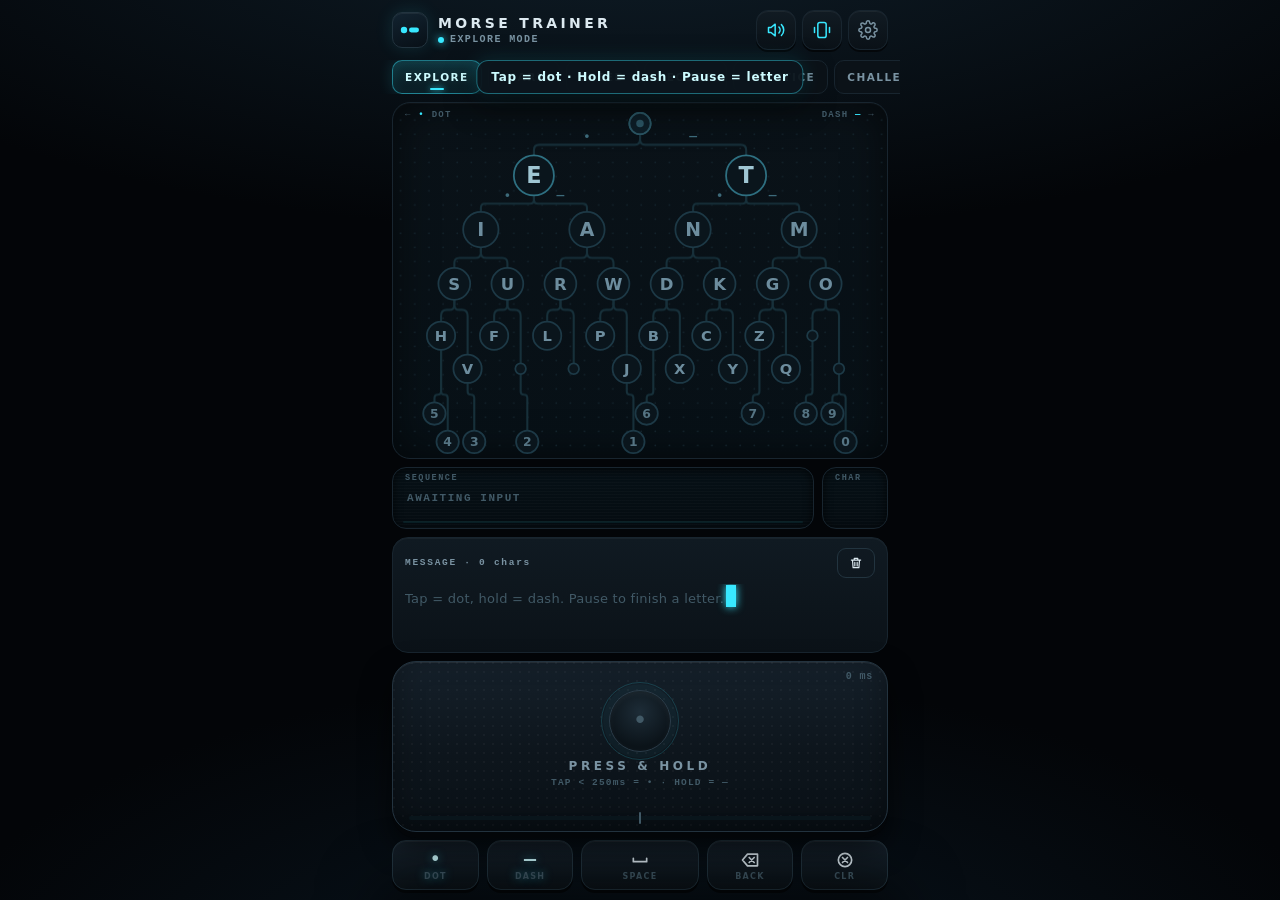
==== morse-trainer/index.html @ c4a06516 "Add Morse Trainer: interactive tap-and-hold Morse code learning app Co-Authored-By: Claude Opus 5.5 " ====
<!doctype html>
<html lang="en">
<head>
<meta charset="utf-8">
<meta name="viewport" content="width=device-width, initial-scale=1, maximum-scale=1, user-scalable=no, viewport-fit=cover">
<meta name="theme-color" content="#04060a">
<meta name="color-scheme" content="dark">
<meta name="apple-mobile-web-app-capable" content="yes">
<meta name="mobile-web-app-capable" content="yes">
<meta name="apple-mobile-web-app-status-bar-style" content="black-translucent">
<meta name="apple-mobile-web-app-title" content="Morse">
<meta name="format-detection" content="telephone=no">
<meta name="description" content="Interactive Morse code trainer: tap and hold to travel the Morse tree.">
<title>Morse Trainer</title>
<!-- Optional companions (app works without them): manifest + service worker for offline / install. -->
<link rel="manifest" href="manifest.webmanifest">
<link rel="icon" href="data:image/svg+xml,%3Csvg xmlns='http://www.w3.org/2000/svg' viewBox='0 0 64 64'%3E%3Crect width='64' height='64' rx='14' fill='%2306121a'/%3E%3Ccircle cx='20' cy='32' r='7' fill='%2338e8ff'/%3E%3Crect x='32' y='27' width='22' height='10' rx='5' fill='%2338e8ff'/%3E%3C/svg%3E">
<link rel="apple-touch-icon" id="appleIcon" href="icon-180.png">

<style>
/* =====================================================================
   DESIGN TOKENS
   ===================================================================== */
:root{
  --bg:#030508;
  --body:#090e14;
  --panel:#0b1218;
  --panel-hi:#101a22;
  --edge:#18252f;
  --edge-hi:#22343f;
  --trace:#17303a;
  --text:#dce9f0;
  --muted:#7a93a2;
  --faint:#415966;
  --on:#38e8ff;
  --on-hi:#cdfbff;
  --on-soft:rgba(56,232,255,.14);
  --amber:#ffb340;
  --ok:#36f5a2;
  --bad:#ff4d6d;
  --mono: ui-monospace, "SF Mono", SFMono-Regular, Menlo, Consolas, "Liberation Mono", monospace;
  --sans: -apple-system, BlinkMacSystemFont, "SF Pro Text", system-ui, "Segoe UI", Roboto, "Helvetica Neue", Arial, sans-serif;
  --sat: env(safe-area-inset-top, 0px);
  --sab: env(safe-area-inset-bottom, 0px);
  --sal: env(safe-area-inset-left, 0px);
  --sar: env(safe-area-inset-right, 0px);
}

*{box-sizing:border-box}
html,body{height:100%;margin:0}
html{background:var(--bg)}
body{
  background:
    radial-gradient(120% 60% at 50% -10%, #0f1e29 0%, rgba(15,30,41,0) 60%),
    radial-gradient(80% 50% at 50% 110%, #0a1620 0%, rgba(10,22,32,0) 70%),
    var(--bg);
  color:var(--text);
  font-family:var(--sans);
  overflow:hidden;
  overscroll-behavior:none;
  -webkit-user-select:none; user-select:none;
  -webkit-touch-callout:none;
  -webkit-tap-highlight-color:transparent;
  touch-action:manipulation;
  -webkit-text-size-adjust:100%;
}
input,textarea{-webkit-user-select:text;user-select:text;font-family:inherit}
button{font-family:inherit;color:inherit;cursor:pointer;-webkit-tap-highlight-color:transparent}
button:focus{outline:none}
button:focus-visible{outline:2px solid var(--on);outline-offset:2px}

/* =====================================================================
   APP SHELL — fixed to the viewport, never scrolls while practicing
   ===================================================================== */
#app{
  height:100vh; height:100dvh;
  max-width:520px; margin:0 auto;
  display:flex; flex-direction:column; gap:8px;
  padding: calc(var(--sat) + 8px) calc(var(--sar) + 12px) calc(var(--sab) + 10px) calc(var(--sal) + 12px);
  position:relative;
}

/* ---------- Top bar ---------- */
.top{display:flex;align-items:center;justify-content:space-between;gap:10px;flex:none;height:44px}
.brand{display:flex;align-items:center;gap:10px;min-width:0}
.mark{width:36px;height:36px;flex:none;border-radius:10px;
  background:linear-gradient(160deg,#122330,#081017);border:1px solid var(--edge-hi);
  box-shadow:inset 0 1px 0 rgba(255,255,255,.06),0 0 18px rgba(56,232,255,.12);display:grid;place-items:center}
.title{font-weight:800;font-size:14px;letter-spacing:.24em;line-height:1;white-space:nowrap}
.modechip{margin-top:5px;display:flex;align-items:center;gap:6px;font:600 10px/1 var(--mono);letter-spacing:.14em;color:var(--muted)}
.led{width:6px;height:6px;border-radius:50%;background:var(--on);box-shadow:0 0 8px var(--on);display:inline-block;animation:breathe 2.4s ease-in-out infinite}
.top-actions{display:flex;gap:6px}
.ib{width:40px;height:40px;border-radius:12px;border:1px solid var(--edge);background:linear-gradient(180deg,#111b23,#0a1117);
  display:grid;place-items:center;box-shadow:0 2px 0 #04070a, inset 0 1px 0 rgba(255,255,255,.05);padding:0;transition:transform .08s, border-color .2s}
.ib:active{transform:translateY(1px)}
.ib svg{width:20px;height:20px;stroke:var(--muted);fill:none;stroke-width:1.8;stroke-linecap:round;stroke-linejoin:round}
.ib.lit svg{stroke:var(--on)}
.ib.off svg{stroke:var(--faint)}

/* ---------- Mode tabs ---------- */
.tabs{display:flex;gap:6px;flex:none;overflow-x:auto;scrollbar-width:none;-ms-overflow-style:none;scroll-snap-type:x proximity;margin:0 -12px;padding:0 12px}
.tabs::-webkit-scrollbar{display:none}
.tab{flex:1 0 auto;scroll-snap-align:center;height:34px;padding:0 12px;border-radius:10px;border:1px solid var(--edge);
  background:var(--panel);font:700 10.5px/1 var(--sans);letter-spacing:.14em;color:var(--muted);position:relative;transition:all .2s}
.tab.active{color:var(--on-hi);border-color:rgba(56,232,255,.45);background:linear-gradient(180deg,rgba(56,232,255,.16),rgba(56,232,255,.05));
  box-shadow:0 0 16px rgba(56,232,255,.15), inset 0 0 12px rgba(56,232,255,.08)}
.tab.active::after{content:"";position:absolute;left:50%;bottom:3px;width:14px;height:2px;margin-left:-7px;border-radius:2px;background:var(--on);box-shadow:0 0 6px var(--on)}

/* ---------- Tree panel ---------- */
.treebox{flex:1 1 0;min-height:110px;position:relative;border-radius:18px;border:1px solid var(--edge);
  background:linear-gradient(180deg,#0a1218,#071016);overflow:hidden;
  box-shadow:inset 0 0 40px rgba(0,0,0,.6), inset 0 1px 0 rgba(255,255,255,.04)}
.treebox svg{position:absolute;inset:4px 4px 2px;width:calc(100% - 8px);height:calc(100% - 6px);display:block}
.legend{position:absolute;top:8px;font:700 9px/1 var(--mono);letter-spacing:.14em;color:var(--faint);pointer-events:none;transition:opacity .3s}
.legend.l{left:12px}.legend.r{right:12px}
.legend b{color:var(--on);font-weight:700}
body.adv .legend{opacity:0}

/* ---------- Readout (LCD) ---------- */
.readout{flex:none;height:62px;display:flex;gap:8px;position:relative}
.lcd{border-radius:14px;border:1px solid var(--edge);background:
  repeating-linear-gradient(0deg, rgba(255,255,255,.018) 0 1px, transparent 1px 3px), linear-gradient(180deg,#061016,#050c11);
  box-shadow:inset 0 2px 10px rgba(0,0,0,.7);position:relative;overflow:hidden}
.seqlcd{flex:1;display:flex;align-items:center;padding:0 14px;min-width:0}
.seq{font:700 30px/1 var(--mono);letter-spacing:.06em;color:var(--on-hi);text-shadow:0 0 12px rgba(56,232,255,.65);white-space:nowrap;display:flex;gap:10px;align-items:center}
.seq .s{display:inline-block;animation:symin .22s cubic-bezier(.2,1.4,.4,1)}
.seq .ph{font:600 11px/1.3 var(--mono);letter-spacing:.14em;color:var(--faint);text-shadow:none}
.seq.bad{color:var(--bad);text-shadow:0 0 12px rgba(255,77,109,.6)}
.seq.ok{color:var(--ok);text-shadow:0 0 12px rgba(54,245,162,.6)}
.lcdtag{position:absolute;top:6px;left:12px;font:600 8.5px/1 var(--mono);letter-spacing:.18em;color:var(--faint)}
.letlcd{width:66px;flex:none;display:grid;place-items:center;padding-top:12px}
.letter{font:800 38px/1 var(--sans);color:var(--on-hi);text-shadow:0 0 16px rgba(56,232,255,.7);transition:color .15s}
.letter.dim{color:var(--faint);text-shadow:none}
.letter.bad{color:var(--bad);text-shadow:0 0 14px rgba(255,77,109,.7)}
.letter.ok{color:var(--ok);text-shadow:0 0 14px rgba(54,245,162,.7)}
.pausebar{position:absolute;left:10px;right:10px;bottom:5px;height:2px;border-radius:2px;background:rgba(56,232,255,.08);overflow:hidden}
.pausebar i{display:block;height:100%;width:0;background:var(--on);box-shadow:0 0 6px var(--on);transform-origin:left}

/* ---------- Mode screen panel ---------- */
.screen{flex:none;border-radius:16px;border:1px solid var(--edge);background:linear-gradient(180deg,var(--panel-hi),var(--panel));
  padding:10px 12px;min-height:86px;position:relative;box-shadow:inset 0 1px 0 rgba(255,255,255,.04)}
.screen.fx-ok{animation:okglow .6s ease-out}
.screen.fx-bad{animation:shake .32s ease-in-out, badglow .5s ease-out}
.lab{font:700 9.5px/1 var(--mono);letter-spacing:.18em;color:var(--muted)}
.row{display:flex;align-items:center;gap:8px}
.between{justify-content:space-between}
.grow{flex:1;min-width:0}
.mini{height:30px;padding:0 11px;border-radius:9px;border:1px solid var(--edge-hi);background:#0d171e;font:700 10px/1 var(--sans);letter-spacing:.12em;color:var(--text);
  display:inline-flex;align-items:center;gap:6px;white-space:nowrap;transition:transform .08s}
.mini:active{transform:translateY(1px)}
.mini svg{width:14px;height:14px;stroke:currentColor;fill:none;stroke-width:2;stroke-linecap:round;stroke-linejoin:round}
.mini.primary{background:linear-gradient(180deg,#1bc6dc,#0f8fa1);border-color:#5ff0ff;color:#021317;box-shadow:0 0 16px rgba(56,232,255,.3)}
.mini.amber{border-color:rgba(255,179,64,.5);color:var(--amber)}
.mini.ghost{background:transparent}
.chips{display:flex;gap:5px}
.chip{height:26px;padding:0 9px;border-radius:8px;border:1px solid var(--edge);background:transparent;font:700 9.5px/1 var(--sans);letter-spacing:.1em;color:var(--muted)}
.chip.sel{border-color:rgba(56,232,255,.5);color:var(--on-hi);background:var(--on-soft)}

/* message display (Explore/Decode) */
.msg{font:600 22px/1.3 var(--mono);letter-spacing:.06em;color:var(--text);white-space:pre-wrap;word-break:break-word;
  height:58px;overflow-y:auto;margin-top:6px;scrollbar-width:none}
.msg::-webkit-scrollbar{display:none}
.msg .empty{font:500 13px/1.4 var(--sans);letter-spacing:.02em;color:var(--faint)}
.caret{display:inline-block;width:10px;height:22px;vertical-align:-4px;margin-left:2px;background:var(--on);box-shadow:0 0 8px var(--on);animation:blink 1s steps(1) infinite}
.msg .fresh{color:var(--on-hi);text-shadow:0 0 10px rgba(56,232,255,.8)}
.transcript{font:500 12px/1.4 var(--mono);color:var(--muted);white-space:nowrap;overflow-x:auto;scrollbar-width:none;margin-top:4px;height:18px}
.transcript::-webkit-scrollbar{display:none}
body[data-mode="decode"] .msg{height:108px;font-size:24px}
body[data-mode="decode"] .treebox{flex-grow:.8}

/* prompt display (Learn/Speed/Practice/Challenge) */
.prompt{display:flex;align-items:center;gap:12px}
.tgt{width:64px;height:64px;flex:none;border-radius:14px;display:grid;place-items:center;border:1px solid rgba(255,179,64,.45);
  background:radial-gradient(circle at 50% 40%,rgba(255,179,64,.18),rgba(255,179,64,.03));box-shadow:0 0 22px rgba(255,179,64,.12), inset 0 0 16px rgba(255,179,64,.08);
  font:800 40px/1 var(--sans);color:var(--amber);text-shadow:0 0 14px rgba(255,179,64,.6)}
.tgt.enter{animation:tgtin .35s cubic-bezier(.2,1.3,.4,1)}
.tgt.ok{border-color:var(--ok);color:var(--ok);text-shadow:0 0 14px rgba(54,245,162,.8)}
.tgt.small{font-size:30px}
.hint{font:700 20px/1.2 var(--mono);color:var(--on-hi);letter-spacing:.08em;min-height:24px}
.hint.hidden{color:var(--faint);font:600 11px/1.6 var(--mono);letter-spacing:.14em}
.fb{font:600 12px/1.35 var(--sans);color:var(--muted);min-height:16px;margin-top:4px}
.fb.ok{color:var(--ok)}.fb.bad{color:var(--bad)}
.stats{display:flex;gap:6px}
.stat{min-width:48px;padding:6px 4px;border-radius:10px;background:#081117;border:1px solid var(--edge);text-align:center}
.stat b{display:block;font:800 18px/1 var(--mono);color:var(--text)}
.stat span{display:block;margin-top:4px;font:700 7.5px/1 var(--mono);letter-spacing:.14em;color:var(--faint)}
.stat.hot b{color:var(--amber);text-shadow:0 0 10px rgba(255,179,64,.5)}
.statgrid{display:grid;grid-template-columns:repeat(6,1fr);gap:5px;margin-top:8px}
.statgrid .stat{min-width:0}
.statgrid .stat b{font-size:14px}
.timer{height:4px;border-radius:3px;background:#0a1a20;overflow:hidden;margin-top:8px}
.timer i{display:block;height:100%;background:linear-gradient(90deg,var(--on),#8ff7ff);box-shadow:0 0 8px var(--on);width:100%}
.timer.low i{background:linear-gradient(90deg,var(--bad),#ff8aa0);box-shadow:0 0 8px var(--bad)}
.big-num{font:800 34px/1 var(--mono);color:var(--on-hi);text-shadow:0 0 14px rgba(56,232,255,.6)}

/* phrase cells (Practice/Challenge) */
.phrase{display:flex;flex-wrap:nowrap;gap:3px;overflow-x:auto;scrollbar-width:none;margin-top:8px;padding-bottom:2px}
.phrase::-webkit-scrollbar{display:none}
.pc{flex:none;min-width:20px;height:26px;padding:0 3px;border-radius:6px;display:grid;place-items:center;font:700 15px/1 var(--mono);
  color:var(--faint);background:#081016;border:1px solid var(--edge)}
.pc.sp{min-width:10px;background:transparent;border-color:transparent}
.pc.done{color:var(--ok);border-color:rgba(54,245,162,.35);background:rgba(54,245,162,.06)}
.pc.cur{color:#1a1203;background:var(--amber);border-color:var(--amber);box-shadow:0 0 12px rgba(255,179,64,.5)}
.pc.skip{opacity:.4}
.pc.hid{color:var(--faint)}
.reward{margin-top:8px;padding:10px 12px;border-radius:12px;border:1px dashed rgba(255,179,64,.5);background:rgba(255,179,64,.06);color:var(--amber);font:600 15px/1.35 var(--sans);white-space:pre-wrap}
.ansinput{width:64px;height:48px;border-radius:12px;border:1px solid rgba(56,232,255,.5);background:#061016;color:var(--on-hi);text-align:center;font:800 28px/1 var(--mono);text-transform:uppercase;outline:none;box-shadow:inset 0 0 12px rgba(56,232,255,.12)}
.ansinput:focus{border-color:var(--on);box-shadow:0 0 16px rgba(56,232,255,.3)}
.txt{width:100%;height:40px;border-radius:10px;border:1px solid var(--edge-hi);background:#060d12;color:var(--text);padding:0 12px;font:600 15px/1 var(--mono);letter-spacing:.06em;outline:none;text-transform:uppercase}
.txt:focus{border-color:rgba(56,232,255,.6);box-shadow:0 0 0 3px rgba(56,232,255,.12)}
textarea.txt{height:70px;padding:10px 12px;line-height:1.35;resize:none;text-transform:none;font-family:var(--sans)}
.center{text-align:center}
.done-title{font:800 13px/1 var(--sans);letter-spacing:.24em;color:var(--ok);text-shadow:0 0 12px rgba(54,245,162,.6)}

/* ---------- PRESS & HOLD pad ---------- */
.pad{flex:none;height:clamp(104px,19dvh,180px);border-radius:24px;position:relative;touch-action:none;padding-bottom:16px;
  border:1px solid #23333f;
  background:
    radial-gradient(circle at 1px 1px, rgba(255,255,255,.035) 1px, transparent 1.6px) 0 0/9px 9px,
    linear-gradient(180deg,#15202a 0%,#0d151c 55%,#0a1117 100%);
  box-shadow:0 6px 0 #04070a, 0 14px 30px rgba(0,0,0,.6), inset 0 1px 0 rgba(255,255,255,.07), inset 0 -10px 30px rgba(0,0,0,.35);
  transition:transform .07s ease-out, box-shadow .07s ease-out, border-color .15s;display:flex;align-items:center;justify-content:center;flex-direction:column;gap:8px;
  cursor:pointer}
.pad.down{transform:translateY(5px);border-color:rgba(56,232,255,.55);
  box-shadow:0 1px 0 #04070a, 0 6px 14px rgba(0,0,0,.5), inset 0 0 50px rgba(56,232,255,.18), inset 0 2px 8px rgba(0,0,0,.6)}
.pad.tx{border-color:rgba(255,179,64,.5);box-shadow:0 6px 0 #04070a, inset 0 0 40px rgba(255,179,64,.15)}
.core{width:62px;height:62px;border-radius:50%;position:relative;display:grid;place-items:center;
  background:radial-gradient(circle at 50% 35%,#1d2c37,#0b1319 70%);border:1px solid #2b3d4a;
  box-shadow:inset 0 2px 6px rgba(255,255,255,.05), 0 0 0 6px rgba(56,232,255,.04);transition:all .12s}
.core::before{content:"";position:absolute;inset:-9px;border-radius:50%;border:1px solid rgba(56,232,255,.18)}
.core b{font:800 26px/1 var(--mono);color:var(--faint);transition:color .1s}
.pad.down .core{background:radial-gradient(circle at 50% 40%,#3cecff,#0e8da0 75%);border-color:#bff8ff;box-shadow:0 0 30px rgba(56,232,255,.6), 0 0 0 6px rgba(56,232,255,.12)}
.pad.down .core b{color:#022027}
.pad.down .core::before{animation:padring .9s ease-out infinite}
.pad.tx .core{background:radial-gradient(circle at 50% 40%,#ffd08a,#b9771a 75%);border-color:#ffe2b0;box-shadow:0 0 30px rgba(255,179,64,.55)}
.padlabel{font:800 12px/1 var(--sans);letter-spacing:.3em;color:var(--muted)}
.padsub{font:600 9.5px/1 var(--mono);letter-spacing:.12em;color:var(--faint);margin-top:-2px}
.pad.down .padlabel{color:var(--on-hi)}
.ms{position:absolute;top:10px;right:14px;font:600 10px/1 var(--mono);letter-spacing:.08em;color:var(--faint)}
.pad.down .ms{color:var(--on)}
.interp{position:absolute;top:9px;left:14px;font:800 11px/1 var(--mono);letter-spacing:.16em;color:var(--on);opacity:0;text-shadow:0 0 8px rgba(56,232,255,.7)}
.interp.show{animation:interp .75s ease-out forwards}
.meter{position:absolute;left:16px;right:16px;bottom:11px;height:4px;border-radius:3px;background:#0a161c;overflow:visible}
.meter i{position:absolute;left:0;top:0;bottom:0;width:0;border-radius:3px;background:var(--on);box-shadow:0 0 8px var(--on)}
.meter i.dash{background:linear-gradient(90deg,var(--on),#e6fdff)}
.meter em{position:absolute;left:50%;top:-4px;bottom:-4px;width:2px;margin-left:-1px;background:var(--faint);border-radius:1px}
.meter span{position:absolute;top:-13px;font:700 8px/1 var(--mono);letter-spacing:.12em;color:var(--faint)}
.meter span.a{left:0}.meter span.b{right:0}

/* ---------- Key row ---------- */
.keys{flex:none;display:grid;grid-template-columns:1fr 1fr 1.35fr 1fr 1fr;gap:8px}
.key{height:50px;border-radius:14px;border:1px solid var(--edge-hi);background:linear-gradient(180deg,#15202a,#0c141a);
  box-shadow:0 3px 0 #04070a, inset 0 1px 0 rgba(255,255,255,.06);display:flex;flex-direction:column;align-items:center;justify-content:center;gap:3px;
  font:800 20px/1 var(--mono);color:var(--text);transition:transform .06s, box-shadow .06s;padding:0;touch-action:manipulation}
.key small{font:700 8px/1 var(--sans);letter-spacing:.16em;color:var(--faint)}
.key:active,.key.hit{transform:translateY(3px);box-shadow:0 0 0 #04070a, inset 0 0 18px rgba(56,232,255,.12)}
.key svg{width:20px;height:20px;stroke:var(--text);fill:none;stroke-width:2;stroke-linecap:round;stroke-linejoin:round}
.key.sym{color:var(--on-hi);text-shadow:0 0 8px rgba(56,232,255,.5)}

/* ---------- Bottom sheet (settings, setup, calibration) ---------- */
.sheet{position:fixed;inset:0;z-index:50;pointer-events:none}
.sheet .backdrop{position:absolute;inset:0;background:rgba(0,0,0,.55);-webkit-backdrop-filter:blur(4px);backdrop-filter:blur(4px);opacity:0;transition:opacity .25s}
.sheet .panel{position:absolute;left:0;right:0;bottom:0;margin:0 auto;max-width:520px;max-height:88dvh;max-height:88vh;display:flex;flex-direction:column;
  border-radius:24px 24px 0 0;border:1px solid var(--edge-hi);border-bottom:none;background:linear-gradient(180deg,#101a22,#091016);
  box-shadow:0 -20px 60px rgba(0,0,0,.6);transform:translateY(105%);transition:transform .32s cubic-bezier(.2,.85,.25,1)}
.sheet.open{pointer-events:auto}
.sheet.open .backdrop{opacity:1}
.sheet.open .panel{transform:none}
.grip{width:40px;height:4px;border-radius:2px;background:#2a3a46;margin:8px auto 2px}
.sheethead{display:flex;align-items:center;justify-content:space-between;padding:6px 16px 10px}
.sheethead h2{margin:0;font:800 13px/1 var(--sans);letter-spacing:.24em}
.sheetbody{overflow-y:auto;-webkit-overflow-scrolling:touch;padding:0 16px calc(var(--sab) + 20px);overscroll-behavior:contain}
.group{margin:6px 0 16px}
.group h3{margin:0 0 8px;font:700 10px/1 var(--mono);letter-spacing:.2em;color:var(--on)}
.field{padding:12px;border-radius:14px;background:#0a1218;border:1px solid var(--edge);margin-bottom:8px}
.field .row{justify-content:space-between}
.field label,.flabel{font:600 14px/1.2 var(--sans);color:var(--text)}
.field .val{font:700 13px/1 var(--mono);color:var(--on-hi)}
.field p{margin:6px 0 0;font:500 12px/1.4 var(--sans);color:var(--muted)}
input[type=range]{-webkit-appearance:none;appearance:none;width:100%;height:28px;background:transparent;margin:8px 0 0}
input[type=range]::-webkit-slider-runnable-track{height:6px;border-radius:3px;background:linear-gradient(90deg,var(--on) var(--p,50%),#18262f var(--p,50%))}
input[type=range]::-moz-range-track{height:6px;border-radius:3px;background:#18262f}
input[type=range]::-moz-range-progress{height:6px;border-radius:3px;background:var(--on)}
input[type=range]::-webkit-slider-thumb{-webkit-appearance:none;width:24px;height:24px;border-radius:50%;margin-top:-9px;background:#e9fdff;border:3px solid var(--on);box-shadow:0 0 12px rgba(56,232,255,.6)}
input[type=range]::-moz-range-thumb{width:20px;height:20px;border-radius:50%;background:#e9fdff;border:3px solid var(--on)}
.sw{width:52px;height:30px;border-radius:15px;border:1px solid var(--edge-hi);background:#121d25;position:relative;flex:none;padding:0;transition:background .2s,border-color .2s}
.sw::after{content:"";position:absolute;top:3px;left:3px;width:22px;height:22px;border-radius:50%;background:#5d7482;transition:transform .2s,background .2s}
.sw[aria-checked=true]{background:rgba(56,232,255,.25);border-color:rgba(56,232,255,.6)}
.sw[aria-checked=true]::after{transform:translateX(22px);background:var(--on);box-shadow:0 0 10px var(--on)}
.seg{display:flex;padding:3px;border-radius:12px;background:#060d12;border:1px solid var(--edge);margin-top:8px}
.seg button{flex:1;height:34px;border:0;border-radius:9px;background:transparent;font:700 11px/1 var(--sans);letter-spacing:.14em;color:var(--muted)}
.seg button.sel{background:linear-gradient(180deg,rgba(56,232,255,.25),rgba(56,232,255,.1));color:var(--on-hi);box-shadow:inset 0 0 0 1px rgba(56,232,255,.45)}
.btnwide{width:100%;height:46px;border-radius:13px;border:1px solid var(--edge-hi);background:linear-gradient(180deg,#15212a,#0d151b);font:800 12px/1 var(--sans);letter-spacing:.18em;color:var(--text);margin-top:8px}
.btnwide.primary{background:linear-gradient(180deg,#1bc6dc,#0f8fa1);border-color:#5ff0ff;color:#021317}
.btnwide.danger{color:var(--bad);border-color:rgba(255,77,109,.4)}
.help{font:500 13px/1.5 var(--sans);color:var(--muted)}
.help b{color:var(--text)}
.help kbd{font:700 11px/1 var(--mono);padding:2px 6px;border-radius:5px;border:1px solid var(--edge-hi);color:var(--on-hi)}
.saved{display:flex;align-items:center;gap:8px;padding:10px 12px;border-radius:12px;background:#0a1218;border:1px solid var(--edge);margin-bottom:6px}
.saved .grow b{display:block;font:700 13px/1.2 var(--sans)}
.saved .grow span{font:500 11px/1.2 var(--mono);color:var(--muted)}

/* calibration pad */
.calpad{height:150px;margin-top:10px;width:100%}
.pips{display:flex;gap:6px;justify-content:center;margin:12px 0 2px}
.pips i{width:10px;height:10px;border-radius:50%;border:1px solid var(--edge-hi);background:#0a1218}
.pips i.f{background:var(--on);border-color:var(--on);box-shadow:0 0 8px var(--on)}
.pips i.f.h{background:var(--amber);border-color:var(--amber);box-shadow:0 0 8px var(--amber)}
.calstep{font:800 16px/1.3 var(--sans);text-align:center;margin-top:6px}
.calnote{font:500 12px/1.4 var(--sans);text-align:center;color:var(--muted);margin-top:4px}

/* ---------- Toast ---------- */
.toast{position:fixed;left:50%;top:calc(var(--sat) + 60px);transform:translate(-50%,-10px);z-index:60;padding:9px 14px;border-radius:12px;
  background:rgba(12,22,29,.95);border:1px solid rgba(56,232,255,.4);color:var(--on-hi);font:700 12px/1.2 var(--sans);letter-spacing:.06em;
  box-shadow:0 10px 30px rgba(0,0,0,.5),0 0 20px rgba(56,232,255,.15);opacity:0;pointer-events:none;transition:opacity .2s, transform .2s;max-width:86vw;text-align:center}
.toast.show{opacity:1;transform:translate(-50%,0)}

/* =====================================================================
   SVG TREE STYLES
   ===================================================================== */
.trace{fill:none;stroke:var(--trace);stroke-width:1.8;stroke-linecap:round;stroke-linejoin:round;transition:stroke .2s}
.trace.pv{stroke:#2f6d7e;stroke-dasharray:3 3}
.ttrace{fill:none;stroke:var(--amber);stroke-width:2;stroke-linecap:round;stroke-dasharray:2 5;opacity:0;transition:opacity .3s}
.ttrace.on{opacity:.8;animation:march .9s linear infinite}
.otrace{fill:none;stroke:var(--on);stroke-width:3;stroke-linecap:round;stroke-linejoin:round;opacity:0;
  stroke-dasharray:var(--len) var(--len);stroke-dashoffset:var(--len);
  transition:opacity .28s ease, stroke-dashoffset 0s linear .3s}
.otrace.on{opacity:1;stroke-dashoffset:0;transition:stroke-dashoffset .24s cubic-bezier(.3,.7,.3,1), opacity .05s}
.otrace.ok{stroke:var(--ok)} .otrace.bad{stroke:var(--bad)}
.symtag{font:800 11px/1 var(--mono);fill:#3d6a7a;text-anchor:middle;transition:opacity .3s}
body.adv .symtag{opacity:0}
.node{transform-box:fill-box;transform-origin:center}
.node .body{fill:#0a151c;stroke:#1d3946;stroke-width:1.5;transition:fill .2s, stroke .2s}
.node .lbl{fill:#6d8d9e;font-family:var(--sans);font-weight:800;text-anchor:middle;transition:fill .2s, opacity .25s;pointer-events:none}
.node.dg .lbl{fill:#557483}
.node .ring{fill:none;stroke:var(--on);stroke-width:1.4;opacity:0;transform-box:fill-box;transform-origin:center}
.node.empty .body{fill:#0b161d;stroke:#1d3a47}
.node.on .body{fill:#0a2a34;stroke:var(--on)}
.node.on .lbl{fill:var(--on-hi)}
.node.nx .body{stroke:#2e6f80}
.node.nx .lbl{fill:#9fc6d3}
.node.pv .body{stroke:#7fe9f8;stroke-dasharray:3 2}
.node.pv .lbl{fill:#bdf3fb;opacity:1}
.node.target .body{stroke:var(--amber);fill:#251a06}
.node.target .lbl{fill:var(--amber);opacity:1}
.node.cur .body{fill:var(--on);stroke:#effeff}
.node.cur .lbl{fill:#021a20;opacity:1}
.node.cur .ring{animation:ring 1.5s ease-out infinite}
.node.cur.empty .body{fill:var(--on)}
.node.over .body{fill:var(--bad);stroke:#ffd0d9}
.node.ok .body{fill:var(--ok)!important;stroke:#eafff5!important}
.node.ok .lbl{fill:#022014!important}
.node.bad .body{fill:var(--bad)!important;stroke:#ffe0e6!important}
.node.bad .lbl{fill:#2a0008!important}
.node.pop{animation:pop .32s cubic-bezier(.2,1.5,.4,1)}
.node.commit{animation:commit .45s ease-out}
.root .body{fill:#0d1d26;stroke:#2a5260}
.root.on .body{fill:#0e3540;stroke:var(--on)}
.root .core-dot{fill:#2a5260;transition:fill .2s}
.root.on .core-dot{fill:var(--on)}
.root.idle .ring{animation:ring 2.6s ease-out infinite;opacity:.4}
.halo{fill:var(--on);opacity:0;transition:opacity .25s}
.halo.on{opacity:.22}
.halo.cur{opacity:.6}
.halo.ok{fill:var(--ok);opacity:.7}.halo.bad{fill:var(--bad);opacity:.7}
.halo.target{fill:var(--amber);opacity:.28}
/* Advanced mode: hide labels of nodes you haven't reached */
body.adv .node:not(.on):not(.cur):not(.target):not(.pv) .lbl{opacity:0}
body.nonum .dgrp{display:none}

/* =====================================================================
   KEYFRAMES
   ===================================================================== */
@keyframes breathe{0%,100%{opacity:1}50%{opacity:.35}}
@keyframes blink{50%{opacity:0}}
@keyframes symin{from{transform:scale(1.8);opacity:0}to{transform:none;opacity:1}}
@keyframes ring{0%{transform:scale(1);opacity:.85}100%{transform:scale(1.9);opacity:0}}
@keyframes padring{0%{transform:scale(1);opacity:.8}100%{transform:scale(1.5);opacity:0}}
@keyframes pop{0%{transform:scale(1)}40%{transform:scale(1.28)}100%{transform:scale(1)}}
@keyframes commit{0%{transform:scale(1)}30%{transform:scale(1.35)}100%{transform:scale(1)}}
@keyframes march{to{stroke-dashoffset:-14}}
@keyframes interp{0%{opacity:0;transform:translateY(4px)}15%{opacity:1;transform:none}70%{opacity:1}100%{opacity:0}}
@keyframes okglow{0%{box-shadow:0 0 0 rgba(54,245,162,0), inset 0 0 0 rgba(54,245,162,0);border-color:var(--ok)}30%{box-shadow:0 0 30px rgba(54,245,162,.35), inset 0 0 30px rgba(54,245,162,.15);border-color:var(--ok)}100%{box-shadow:0 0 0 rgba(54,245,162,0);}}
@keyframes badglow{0%,40%{border-color:var(--bad);box-shadow:0 0 22px rgba(255,77,109,.3)}100%{}}
@keyframes shake{0%,100%{transform:none}20%{transform:translateX(-6px)}45%{transform:translateX(5px)}70%{transform:translateX(-3px)}}
@keyframes tgtin{from{transform:scale(.6) rotate(-6deg);opacity:0}to{transform:none;opacity:1}}

/* =====================================================================
   RESPONSIVE TWEAKS
   ===================================================================== */
@media (max-height:700px){
  #app{gap:6px}
  .top{height:38px}
  .mark{width:32px;height:32px}
  .tab{height:30px}
  .readout{height:52px}
  .seq{font-size:26px}
  .letter{font-size:32px}
  .letlcd{width:56px}
  .screen{min-height:74px;padding:8px 10px}
  .msg{height:48px;font-size:19px}
  body[data-mode="decode"] .msg{height:76px}
  .tgt{width:54px;height:54px;font-size:32px}
  .keys .key{height:44px}
  .pad{height:clamp(92px,17dvh,140px)}
  .core{width:52px;height:52px}
}
@media (min-height:880px){
  .pad{height:clamp(120px,19dvh,200px)}
}
@media (prefers-reduced-motion:reduce){
  *{animation-duration:.01ms!important;animation-iteration-count:1!important}
}
</style>
</head>
<body data-mode="explore">

<!-- Hidden switch used as an iOS 18+ haptic fallback (Safari has no navigator.vibrate). -->
<input type="checkbox" id="iosHaptic" switch aria-hidden="true" tabindex="-1" style="position:fixed;left:-100px;top:-100px;opacity:0;pointer-events:none">
<label for="iosHaptic" id="iosHapticLabel" aria-hidden="true" style="position:fixed;left:-100px;top:-100px;opacity:0;pointer-events:none"></label>

<div id="app">
  <!-- ===== Header ===== -->
  <header class="top">
    <div class="brand">
      <div class="mark" aria-hidden="true">
        <svg width="24" height="24" viewBox="0 0 24 24"><circle cx="6" cy="12" r="3.2" fill="#38e8ff"/><rect x="11" y="9.6" width="10" height="4.8" rx="2.4" fill="#38e8ff"/></svg>
      </div>
      <div style="min-width:0">
        <div class="title">MORSE TRAINER</div>
        <div class="modechip"><i class="led"></i><span id="modeName">EXPLORE MODE</span></div>
      </div>
    </div>
    <div class="top-actions">
      <button class="ib" id="btnSound" aria-label="Toggle sound"></button>
      <button class="ib" id="btnHaptic" aria-label="Toggle haptics"></button>
      <button class="ib" id="btnSettings" aria-label="Settings">
        <svg viewBox="0 0 24 24"><circle cx="12" cy="12" r="3"/><path d="M19.4 15a1.7 1.7 0 0 0 .3 1.8l.1.1a2 2 0 1 1-2.8 2.8l-.1-.1a1.7 1.7 0 0 0-1.8-.3 1.7 1.7 0 0 0-1 1.5V21a2 2 0 1 1-4 0v-.1a1.7 1.7 0 0 0-1.1-1.5 1.7 1.7 0 0 0-1.8.3l-.1.1a2 2 0 1 1-2.8-2.8l.1-.1a1.7 1.7 0 0 0 .3-1.8 1.7 1.7 0 0 0-1.5-1H3a2 2 0 1 1 0-4h.1a1.7 1.7 0 0 0 1.5-1.1 1.7 1.7 0 0 0-.3-1.8l-.1-.1a2 2 0 1 1 2.8-2.8l.1.1a1.7 1.7 0 0 0 1.8.3H9a1.7 1.7 0 0 0 1-1.5V3a2 2 0 1 1 4 0v.1a1.7 1.7 0 0 0 1 1.5 1.7 1.7 0 0 0 1.8-.3l.1-.1a2 2 0 1 1 2.8 2.8l-.1.1a1.7 1.7 0 0 0-.3 1.8V9a1.7 1.7 0 0 0 1.5 1H21a2 2 0 1 1 0 4h-.1a1.7 1.7 0 0 0-1.5 1z"/></svg>
      </button>
    </div>
  </header>

  <!-- ===== Mode tabs ===== -->
  <nav class="tabs" id="tabs" role="tablist"></nav>

  <!-- ===== Interactive Morse tree ===== -->
  <section class="treebox" aria-label="Morse code tree">
    <div class="legend l">← <b>•</b> DOT</div>
    <div class="legend r">DASH <b>—</b> →</div>
    <svg id="tree" viewBox="0 0 360 300" preserveAspectRatio="xMidYMid meet" aria-hidden="true"></svg>
  </section>

  <!-- ===== Live readout ===== -->
  <section class="readout">
    <div class="lcd seqlcd">
      <span class="lcdtag">SEQUENCE</span>
      <div class="seq" id="seq"></div>
      <div class="pausebar"><i id="pauseFill"></i></div>
    </div>
    <div class="lcd letlcd"><span class="lcdtag">CHAR</span><div class="letter dim" id="letter"></div></div>
  </section>

  <!-- ===== Mode-specific screen ===== -->
  <section class="screen" id="screen"></section>

  <!-- ===== Press & hold pad ===== -->
  <section class="pad" id="pad" role="button" aria-label="Morse key: tap for dot, hold for dash">
    <span class="interp" id="interp">DOT •</span>
    <span class="ms" id="ms">0 ms</span>
    <div class="core"><b id="coreGlyph">•</b></div>
    <div class="padlabel">PRESS &amp; HOLD</div>
    <div class="padsub" id="padsub">TAP = • &nbsp;·&nbsp; HOLD = —</div>
    <div class="meter"><i id="meterFill"></i><em></em></div>
  </section>

  <!-- ===== Key row ===== -->
  <section class="keys">
    <button class="key sym" id="kDot" aria-label="Dot">•<small>DOT</small></button>
    <button class="key sym" id="kDash" aria-label="Dash">—<small>DASH</small></button>
    <button class="key" id="kSpace" aria-label="Word space"><svg viewBox="0 0 24 24"><path d="M4 10v4h16v-4"/></svg><small>SPACE</small></button>
    <button class="key" id="kBack" aria-label="Backspace"><svg viewBox="0 0 24 24"><path d="M21 5H9l-6 7 6 7h12z"/><path d="M17 9l-6 6M11 9l6 6"/></svg><small>BACK</small></button>
    <button class="key" id="kClear" aria-label="Clear letter (hold to clear message)"><svg viewBox="0 0 24 24"><circle cx="12" cy="12" r="8"/><path d="M9 9l6 6M15 9l-6 6"/></svg><small>CLR</small></button>
  </section>
</div>

<!-- ===== Bottom sheet ===== -->
<div class="sheet" id="sheet" aria-hidden="true">
  <div class="backdrop" id="sheetBackdrop"></div>
  <div class="panel" role="dialog" aria-modal="true" aria-labelledby="sheetTitle">
    <div class="grip"></div>
    <div class="sheethead"><h2 id="sheetTitle">SETTINGS</h2>
      <button class="ib" id="sheetClose" aria-label="Close"><svg viewBox="0 0 24 24"><path d="M6 6l12 12M18 6L6 18"/></svg></button></div>
    <div class="sheetbody" id="sheetBody"></div>
  </div>
</div>

<div class="toast" id="toast"></div>

<script>
'use strict';
/* =====================================================================
   MORSE TRAINER — single-file app
   ---------------------------------------------------------------------
   Sections:
     0. Utilities
     1. Morse data + decoder
     2. Event bus (lets future transports — flashlight, Bluetooth,
        two-phone messaging — hook in without touching core logic)
     3. Local storage, settings, stats
     4. Audio (Web Audio API)
     5. Haptics
     6. Transmitter (plays Morse through registered outputs)
     7. Tree rendering (SVG)
     8. UI helpers (readout, pad, toast, sheet)
     9. Input timing (Keyer) + letter assembly (Input)
    10. Game modes
    11. Settings + calibration panels
    12. Wiring / boot
   ===================================================================== */

/* =====================================================================
   0. UTILITIES
   ===================================================================== */
const $ = (s, r = document) => r.querySelector(s);
const $$ = (s, r = document) => Array.from(r.querySelectorAll(s));
const now = () => performance.now();
const clamp = (v, a, b) => Math.min(b, Math.max(a, v));
const esc = s => String(s).replace(/[&<>"']/g, c => ({'&':'&amp;','<':'&lt;','>':'&gt;','"':'&quot;',"'":'&#39;'}[c]));
const fmtMs = ms => ms == null || !isFinite(ms) ? '—' : (ms < 1000 ? Math.round(ms) + 'ms' : (ms / 1000).toFixed(2) + 's');
const fmtClock = ms => { const s = Math.max(0, Math.round(ms / 1000)); return Math.floor(s / 60) + ':' + String(s % 60).padStart(2, '0'); };
const ICON = {
  soundOn:'<svg viewBox="0 0 24 24"><path d="M11 5L6 9H3v6h3l5 4z"/><path d="M15.5 8.5a5 5 0 0 1 0 7M18.5 5.5a9 9 0 0 1 0 13"/></svg>',
  soundOff:'<svg viewBox="0 0 24 24"><path d="M11 5L6 9H3v6h3l5 4z"/><path d="M22 9l-6 6M16 9l6 6"/></svg>',
  haptic:'<svg viewBox="0 0 24 24"><rect x="7" y="3" width="10" height="18" rx="2.5"/><path d="M3 9v6M21 9v6"/></svg>',
  trash:'<svg viewBox="0 0 24 24"><path d="M4 7h16M10 11v6M14 11v6M6 7l1 13h10l1-13M9 7V4h6v3"/></svg>',
  copy:'<svg viewBox="0 0 24 24"><rect x="9" y="9" width="11" height="11" rx="2"/><path d="M5 15V5a2 2 0 0 1 2-2h8"/></svg>',
  play:'<svg viewBox="0 0 24 24"><path d="M7 4l13 8-13 8z"/></svg>',
  stop:'<svg viewBox="0 0 24 24"><rect x="6" y="6" width="12" height="12" rx="1.5"/></svg>',
  edit:'<svg viewBox="0 0 24 24"><path d="M4 20h4L19 9l-4-4L4 16z"/></svg>',
  share:'<svg viewBox="0 0 24 24"><path d="M12 3v13M7 8l5-5 5 5M5 14v6h14v-6"/></svg>',
  bulb:'<svg viewBox="0 0 24 24"><path d="M9 18h6M10 21h4M12 3a6 6 0 0 0-4 10.5c.7.7 1 1.5 1 2.5h6c0-1 .3-1.8 1-2.5A6 6 0 0 0 12 3z"/></svg>',
  skip:'<svg viewBox="0 0 24 24"><path d="M5 5l9 7-9 7zM18 5v14"/></svg>',
  restart:'<svg viewBox="0 0 24 24"><path d="M3 12a9 9 0 1 0 3-6.7L3 8"/><path d="M3 3v5h5"/></svg>',
};

/* =====================================================================
   1. MORSE DATA + DECODER
   '.' = dot, '-' = dash. Dot branches LEFT in the tree, dash branches RIGHT.
   ===================================================================== */
const MORSE = {
  A:'.-',   B:'-...', C:'-.-.', D:'-..',  E:'.',    F:'..-.', G:'--.',  H:'....', I:'..',
  J:'.---', K:'-.-',  L:'.-..', M:'--',   N:'-.',   O:'---',  P:'.--.', Q:'--.-', R:'.-.',
  S:'...',  T:'-',    U:'..-',  V:'...-', W:'.--',  X:'-..-', Y:'-.--', Z:'--..',
  '0':'-----','1':'.----','2':'..---','3':'...--','4':'....-',
  '5':'.....','6':'-....','7':'--...','8':'---..','9':'----.',
  // Common punctuation (decoder only; not drawn in the tree)
  '.':'.-.-.-', ',':'--..--', '?':'..--..', "'":'.----.', '!':'-.-.--', '/':'-..-.',
  '(':'-.--.', ')':'-.--.-', '&':'.-...', ':':'---...', ';':'-.-.-.', '=':'-...-',
  '+':'.-.-.', '-':'-....-', '"':'.-..-.', '@':'.--.-.'
};
const REVERSE = Object.fromEntries(Object.entries(MORSE).map(([k, v]) => [v, k]));
const LETTERS = 'ABCDEFGHIJKLMNOPQRSTUVWXYZ'.split('');
const DIGITS = '0123456789'.split('');
const MAX_SEQ = 7;                    // longest pattern we will accept before forcing a commit

/** Decode a dot/dash string. Returns the character, or null if unknown. */
const decode = seq => REVERSE[seq] || null;
/** True when some longer code starts with `seq` (i.e. the user can keep going). */
const canContinue = seq => Object.keys(REVERSE).some(k => k.length > seq.length && k.startsWith(seq));
/** Pretty glyphs: ".-." → "• — •" */
const glyph = seq => seq.split('').map(s => s === '.' ? '•' : '—').join(' ');
/** Is this character transmittable? */
const sendable = ch => ch === ' ' || MORSE[ch] != null;

/* =====================================================================
   2. EVENT BUS
   Events emitted:  'keydown' | 'keyup' {ms,sym} | 'symbol' {sym,seq,src}
                    'letter' {seq,ch,result} | 'space' | 'mode' {id}
   FUTURE: a FlashlightTransport or BluetoothTransport would subscribe to
   'symbol'/'letter' to mirror the user's keying to another device, and a
   receiver would call Input.addSymbol() for incoming remote symbols.
   ===================================================================== */
const Bus = {
  handlers: {},
  on(evt, fn) { (this.handlers[evt] ||= []).push(fn); },
  emit(evt, data) { (this.handlers[evt] || []).forEach(fn => { try { fn(data); } catch (e) { console.error(e); } }); }
};

/* =====================================================================
   3. LOCAL STORAGE, SETTINGS, STATS
   ===================================================================== */
const Store = {
  prefix: 'morseTrainer.v1.',
  get(key, fallback) {
    try { const v = localStorage.getItem(this.prefix + key); return v == null ? fallback : JSON.parse(v); }
    catch (e) { return fallback; }
  },
  set(key, val) { try { localStorage.setItem(this.prefix + key, JSON.stringify(val)); } catch (e) {} }
};

const DEFAULTS = {
  threshold: 250,      // ms — shorter press = dot, longer = dash
  letterPause: 700,    // ms of silence after last symbol → letter is complete
  wordPause: 1800,     // ms of silence after last symbol → word space (auto, Explore/Decode)
  autoSpace: true,
  sound: true,
  haptics: true,
  level: 'beginner',   // 'beginner' | 'advanced'
  showNumbers: true,   // draw digits layer in the tree
  toneHz: 640,
  volume: 0.7,
  wpm: 14,             // playback speed for hints / transmit
};
const settings = Object.assign({}, DEFAULTS, Store.get('settings', {}));
function saveSettings() { Store.set('settings', settings); applySettings(); }

const Stats = Object.assign({
  learnBestStreak: 0,
  learnTotal: 0,
  speedBest: {},            // { "60": {correct, bestStreak, avg, fastest} }
  letters: {},              // { A: {ok, miss} }
  presses: { dot: [], dash: [] },
  seenIntro: false,
}, Store.get('stats', {}));
Stats.save = function () { const { save, ...data } = this; Store.set('stats', data); };
Stats.recordPress = function (sym, ms) {
  const arr = this.presses[sym === '.' ? 'dot' : 'dash'];
  arr.push(Math.round(ms)); if (arr.length > 30) arr.shift();
};
Stats.recordLetter = function (ch, ok) {
  const r = this.letters[ch] ||= { ok: 0, miss: 0 };
  ok ? r.ok++ : r.miss++;
};
const avg = arr => arr.length ? arr.reduce((a, b) => a + b, 0) / arr.length : null;

/* =====================================================================
   4. AUDIO — Web Audio API
   A persistent side-tone oscillator gives zero-latency keying while the
   pad is held. One-shot notes are used for buttons, hints, and feedback.
   ===================================================================== */
const Sound = {
  ctx: null, master: null, toneGain: null, osc: null,

  /** Create / resume the AudioContext. Must be called from a user gesture on iOS. */
  init() {
    if (this.ctx) {
      if (this.ctx.state !== 'running') this.ctx.resume().catch(() => {});
      return this.ctx;
    }
    const AC = window.AudioContext || window.webkitAudioContext;
    if (!AC) return null;
    try {
      const ctx = this.ctx = new AC();
      this.master = ctx.createGain();
      this.master.gain.value = settings.volume;
      this.master.connect(ctx.destination);
      this.toneGain = ctx.createGain();
      this.toneGain.gain.value = 0;
      this.toneGain.connect(this.master);
      this.osc = ctx.createOscillator();
      this.osc.type = 'sine';
      this.osc.frequency.value = settings.toneHz;
      this.osc.connect(this.toneGain);
      this.osc.start();
      // Play a 1-sample silent buffer: unlocks audio on older iOS.
      const b = ctx.createBuffer(1, 1, 22050), s = ctx.createBufferSource();
      s.buffer = b; s.connect(ctx.destination); s.start(0);
    } catch (e) { this.ctx = null; }
    return this.ctx;
  },
  applySettings() {
    if (!this.ctx) return;
    this.master.gain.setTargetAtTime(settings.volume, this.ctx.currentTime, 0.02);
    this.osc.frequency.setTargetAtTime(settings.toneHz, this.ctx.currentTime, 0.01);
  },
  /** Side-tone on (key down). Short ramps avoid clicks. */
  toneOn() {
    if (!settings.sound) return;
    const ctx = this.init(); if (!ctx) return;
    const t = ctx.currentTime, g = this.toneGain.gain;
    g.cancelScheduledValues(t); g.setValueAtTime(g.value, t); g.linearRampToValueAtTime(0.5, t + 0.005);
  },
  toneOff() {
    if (!this.ctx) return;
    const t = this.ctx.currentTime, g = this.toneGain.gain;
    g.cancelScheduledValues(t); g.setValueAtTime(g.value, t); g.linearRampToValueAtTime(0, t + 0.008);
  },
  /** Schedule a single enveloped note. */
  note(freq, start, dur, type = 'sine', vol = 0.35) {
    const ctx = this.ctx; if (!ctx) return;
    const o = ctx.createOscillator(), g = ctx.createGain();
    o.type = type; o.frequency.value = freq;
    g.gain.setValueAtTime(0, start);
    g.gain.linearRampToValueAtTime(vol, start + 0.006);
    g.gain.setValueAtTime(vol, start + Math.max(0.007, dur - 0.012));
    g.gain.linearRampToValueAtTime(0, start + dur);
    o.connect(g); g.connect(this.master);
    o.start(start); o.stop(start + dur + 0.03);
  },
  unit() { return 1.2 / settings.wpm; },               // seconds per Morse unit
  /** Fixed-length beep for the on-screen • and — buttons. */
  symbol(sym) {
    if (!settings.sound || !this.init()) return;
    const u = Math.max(0.07, this.unit());
    this.note(settings.toneHz, this.ctx.currentTime + 0.003, sym === '.' ? u : u * 3, 'sine', 0.5);
  },
  success() {
    if (!settings.sound || !this.init()) return;
    const t = this.ctx.currentTime + 0.01;
    [[880, 0], [1175, 0.075], [1568, 0.15]].forEach(([f, d]) => this.note(f, t + d, 0.14, 'triangle', 0.28));
  },
  fanfare() {
    if (!settings.sound || !this.init()) return;
    const t = this.ctx.currentTime + 0.01;
    [[784, 0], [988, .1], [1175, .2], [1568, .32], [1175, .48], [1568, .58]].forEach(([f, d]) => this.note(f, t + d, 0.16, 'triangle', 0.26));
  },
  error() {
    if (!settings.sound || !this.init()) return;
    const t = this.ctx.currentTime + 0.01;
    this.note(233, t, 0.09, 'square', 0.07);
    this.note(185, t + 0.1, 0.14, 'square', 0.07);
  },
  tick(freq = 1400) {
    if (!settings.sound || !this.init()) return;
    this.note(freq, this.ctx.currentTime + 0.002, 0.03, 'sine', 0.12);
  }
};

/* =====================================================================
   5. HAPTICS
   Android Chrome: navigator.vibrate with real patterns.
   iPhone Safari: no vibrate API; on iOS 18+ toggling a <input switch>
   via its label produces a system haptic tick, which we use as a fallback.
   ===================================================================== */
const Haptics = {
  hasVibrate: typeof navigator.vibrate === 'function',
  iosLabel: null,
  setup() { if (!this.hasVibrate) this.iosLabel = $('#iosHapticLabel'); },
  tickIOS(times = 1) {
    if (!this.iosLabel) return;
    for (let i = 0; i < times; i++) setTimeout(() => { try { this.iosLabel.click(); } catch (e) {} }, i * 90);
  },
  buzz(pattern, iosTicks = 1) {
    if (!settings.haptics) return;
    if (this.hasVibrate) { try { navigator.vibrate(pattern); } catch (e) {} }
    else this.tickIOS(iosTicks);
  },
  symbol(sym) { this.buzz(sym === '.' ? 14 : 55, 1); },
  success()   { this.buzz([28, 55, 28, 55, 70], 2); },
  error()     { this.buzz([90], 1); },
  light()     { this.buzz(8, 1); }
};

/* =====================================================================
   6. TRANSMITTER — plays Morse text through registered outputs.
   Outputs implement { on(sym), off() } and are called in real time.
   FUTURE: register a flashlight output (torch via MediaStreamTrack
   applyConstraints({advanced:[{torch:true}]}) on Android) or a
   Bluetooth/WebRTC output here; nothing else needs to change.
   ===================================================================== */
const Transmitter = {
  outputs: [],
  timers: [],
  playing: false,
  register(output) { this.outputs.push(output); },
  stop() {
    this.timers.forEach(clearTimeout); this.timers = [];
    if (this.playing) this.outputs.forEach(o => { try { o.off(); } catch (e) {} });
    this.playing = false;
    UI.padTx(false);
  },
  /**
   * Play text as Morse. hooks: onChar(i,ch), onSymbol(seqSoFar,i), onCharEnd(i,ch), onDone()
   */
  play(text, hooks = {}) {
    this.stop();
    Sound.init();
    const u = 1200 / settings.wpm;           // ms per unit
    let t = 30;
    const chars = text.toUpperCase().split('');
    const at = (ms, fn) => this.timers.push(setTimeout(fn, ms));
    this.playing = true;
    chars.forEach((ch, i) => {
      if (ch === ' ') { t += u * 4; return; }   // 3 already added after previous letter → 7 total
      const code = MORSE[ch]; if (!code) return;
      at(t, () => hooks.onChar && hooks.onChar(i, ch));
      code.split('').forEach((sym, j) => {
        const len = sym === '.' ? u : u * 3;
        const sofar = code.slice(0, j + 1);
        at(t, () => { this.outputs.forEach(o => o.on(sym, len)); hooks.onSymbol && hooks.onSymbol(sofar, i); });
        at(t + len, () => this.outputs.forEach(o => o.off()));
        t += len + u;
      });
      at(t - u, () => hooks.onCharEnd && hooks.onCharEnd(i, ch));
      t += u * 2;                               // letter gap = 3 units total
    });
    at(t, () => { this.playing = false; hooks.onDone && hooks.onDone(); });
    return t;
  }
};
// Built-in outputs: side-tone audio, pad light, vibration.
Transmitter.register({ on() { Sound.toneOn(); }, off() { Sound.toneOff(); } });
Transmitter.register({ on() { UI.padTx(true); }, off() { UI.padTx(false); } });
Transmitter.register({ on(sym, len) { if (settings.haptics && Haptics.hasVibrate) try { navigator.vibrate(Math.round(len)); } catch (e) {} }, off() {} });

/* =====================================================================
   7. TREE RENDERING (SVG)
   Layout: root at top-centre; depth d has 2^d slots across 360 units.
   Dot child = left (index*2), dash child = right (index*2+1).
   Depth 4 and the digit layer (depth 5) are staggered on two rows so
   labels stay readable on a phone.
   ===================================================================== */
const Tree = {
  svg: null,
  nodes: {},      // seq → { g, halo, depth, char, empty }
  edges: {},      // child seq → { base, on, tgt, len }
  onSet: new Set(),
  curSeq: null,
  previewSeq: null,
  targetSeq: null,
  W: 360,
  Y: [16, 60, 106, 152, [196, 224], [262, 286]],
  R: [9, 17, 15, 13.5, 12, 9.5],
  MID: [0, 34, 84, 130, 174, 246],      // y of the horizontal "bus" segment for each depth
  FONT: [0, 19, 16, 14, 12.5, 10.5],

  idx(seq) { let i = 0; for (const s of seq) i = i * 2 + (s === '-' ? 1 : 0); return i; },
  pos(seq) {
    const d = seq.length;
    if (!d) return { x: this.W / 2, y: this.Y[0] };
    const i = this.idx(seq);
    const x = (i + 0.5) * this.W / (1 << d);
    const y = Array.isArray(this.Y[d]) ? this.Y[d][i % 2] : this.Y[d];
    return { x, y };
  },
  radius(seq) { return this.nodes[seq] && this.nodes[seq].empty ? 4.5 : this.R[seq.length]; },

  /** Build an orthogonal trace with rounded corners (circuit-board look). */
  tracePath(pts, rad) {
    const f = n => Math.round(n * 100) / 100;
    let d = `M${f(pts[0][0])} ${f(pts[0][1])}`;
    for (let i = 1; i < pts.length - 1; i++) {
      const [x0, y0] = pts[i - 1], [x1, y1] = pts[i], [x2, y2] = pts[i + 1];
      const l1 = Math.hypot(x1 - x0, y1 - y0), l2 = Math.hypot(x2 - x1, y2 - y1);
      const r = Math.min(rad, l1 / 2, l2 / 2);
      if (r < 0.5 || !l1 || !l2) { d += ` L${f(x1)} ${f(y1)}`; continue; }
      const ax = x1 - (x1 - x0) / l1 * r, ay = y1 - (y1 - y0) / l1 * r;
      const bx = x1 + (x2 - x1) / l2 * r, by = y1 + (y2 - y1) / l2 * r;
      d += ` L${f(ax)} ${f(ay)} Q${f(x1)} ${f(y1)} ${f(bx)} ${f(by)}`;
    }
    const l = pts[pts.length - 1];
    return d + ` L${f(l[0])} ${f(l[1])}`;
  },

  build() {
    const NS = 'http://www.w3.org/2000/svg';
    const svg = this.svg = $('#tree');
    const el = (tag, attrs = {}, parent) => {
      const e = document.createElementNS(NS, tag);
      for (const k in attrs) e.setAttribute(k, attrs[k]);
      if (parent) parent.appendChild(e);
      return e;
    };
    svg.innerHTML = '';
    const defs = el('defs', {}, svg);
    defs.innerHTML = `
      <filter id="glow" filterUnits="userSpaceOnUse" x="-20" y="-20" width="400" height="340">
        <feGaussianBlur stdDeviation="3.2" result="b"/>
        <feMerge><feMergeNode in="b"/><feMergeNode in="SourceGraphic"/></feMerge>
      </filter>
      <filter id="soft" filterUnits="userSpaceOnUse" x="-20" y="-20" width="400" height="340">
        <feGaussianBlur stdDeviation="5"/>
      </filter>
      <pattern id="grid" width="12" height="12" patternUnits="userSpaceOnUse">
        <circle cx="1" cy="1" r=".7" fill="#13242d"/>
      </pattern>`;
    el('rect', { x: -40, y: -40, width: 440, height: 400, fill: 'url(#grid)' }, svg);

    // Which sequences get a node: every pattern up to depth 4, plus digits at depth 5.
    const seqs = [''];
    for (let d = 1; d <= 4; d++) for (let i = 0; i < (1 << d); i++) {
      let s = ''; for (let b = d - 1; b >= 0; b--) s += (i >> b) & 1 ? '-' : '.';
      seqs.push(s);
    }
    DIGITS.forEach(dg => seqs.push(MORSE[dg]));

    const gHalo = el('g', { filter: 'url(#soft)' }, svg);
    const gBase = el('g', {}, svg);
    const gTgt = el('g', {}, svg);
    const gOn = el('g', { filter: 'url(#glow)' }, svg);
    const gSym = el('g', {}, svg);
    const gNodes = el('g', {}, svg);
    const gDigits = { halo: el('g', { class: 'dgrp' }, gHalo), base: el('g', { class: 'dgrp' }, gBase), tgt: el('g', { class: 'dgrp' }, gTgt),
                      on: el('g', { class: 'dgrp' }, gOn), nodes: el('g', { class: 'dgrp' }, gNodes) };

    // Nodes first (so radii are known), then edges.
    seqs.forEach(seq => {
      const ch = seq ? decode(seq) : null;
      const visible = ch && (LETTERS.includes(ch) || DIGITS.includes(ch));
      this.nodes[seq] = { depth: seq.length, char: visible ? ch : null, empty: !!seq && !visible };
    });

    seqs.forEach(seq => {
      if (!seq) return;
      const parent = seq.slice(0, -1), d = seq.length;
      const p = this.pos(parent), c = this.pos(seq);
      const pr = parent ? this.radius(parent) : this.R[0];
      const cr = this.radius(seq);
      const mid = this.MID[d];
      const pts = [[p.x, p.y + pr], [p.x, mid], [c.x, mid], [c.x, c.y - cr]];
      const dstr = this.tracePath(pts, d <= 2 ? 10 : 5);
      const isDigitLayer = d === 5;
      const base = el('path', { d: dstr, class: 'trace' }, isDigitLayer ? gDigits.base : gBase);
      const tgt = el('path', { d: dstr, class: 'ttrace' }, isDigitLayer ? gDigits.tgt : gTgt);
      const on = el('path', { d: dstr, class: 'otrace' }, isDigitLayer ? gDigits.on : gOn);
      const len = on.getTotalLength ? on.getTotalLength() : 100;
      on.style.setProperty('--len', (len + 1).toFixed(1) + 'px');
      this.edges[seq] = { base, tgt, on, len };
      // Beginner-mode • / — tags on upper branches
      if (d <= 2) {
        const tx = (p.x + c.x) / 2, ty = mid - 4;
        const t = el('text', { x: tx, y: ty, class: 'symtag' }, gSym);
        t.textContent = seq.endsWith('.') ? '•' : '—';
      }
    });

    seqs.forEach(seq => {
      const n = this.nodes[seq], { x, y } = this.pos(seq), r = seq ? this.radius(seq) : this.R[0];
      const isDigitLayer = seq.length === 5;
      const parentG = isDigitLayer ? gDigits.nodes : gNodes;
      n.halo = el('circle', { cx: x, cy: y, r: r + 4, class: 'halo' }, isDigitLayer ? gDigits.halo : gHalo);
      const g = n.g = el('g', { class: 'node' + (seq ? '' : ' root idle') + (n.empty ? ' empty' : '') + (isDigitLayer ? ' dg' : '') }, parentG);
      el('circle', { cx: x, cy: y, r: r, class: 'ring' }, g);
      el('circle', { cx: x, cy: y, r: r, class: 'body' }, g);
      if (!seq) el('circle', { cx: x, cy: y, r: 3.2, class: 'core-dot' }, g);
      if (n.char) {
        const t = el('text', { x, y, dy: '0.36em', class: 'lbl', 'font-size': this.FONT[seq.length] }, g);
        t.textContent = n.char;
      }
    });

    this.spark = el('circle', { r: 3.4, fill: '#f2feff', filter: 'url(#glow)', opacity: 0 }, svg);
    this.applyLayout();
  },

  /** Resize the viewBox depending on whether the digit layer is shown. */
  applyLayout() {
    document.body.classList.toggle('nonum', !settings.showNumbers);
    this.svg.setAttribute('viewBox', settings.showNumbers ? '0 2 360 296' : '0 2 360 236');
  },

  /** Deepest sequence in `seq` that has a drawn node. */
  deepest(seq) {
    let best = '';
    for (let i = 1; i <= seq.length; i++) { const p = seq.slice(0, i); if (this.nodes[p]) best = p; else break; }
    return best;
  },
  nodeClass(seq, cls, on) {
    const n = this.nodes[seq]; if (!n) return;
    n.g.classList.toggle(cls, on);
    if (['on', 'cur', 'ok', 'bad', 'target'].includes(cls)) n.halo.classList.toggle(cls, on);
  },

  /** Light the route for the current input sequence. Animates newly added branches. */
  setPath(seq) {
    const deep = this.deepest(seq);
    const over = deep.length < seq.length;
    const want = new Set();
    for (let i = 1; i <= deep.length; i++) want.add(deep.slice(0, i));

    for (const p of this.onSet) if (!want.has(p)) {
      this.edges[p].on.classList.remove('on', 'ok', 'bad');
      this.nodeClass(p, 'on', false);
    }
    const added = [];
    for (const p of want) if (!this.onSet.has(p)) {
      added.push(p);
      this.edges[p].on.classList.add('on');
      this.nodeClass(p, 'on', true);
    }
    this.onSet = want;

    // Root lights whenever a sequence is in progress
    const root = this.nodes[''];
    root.g.classList.toggle('on', !!seq);
    root.g.classList.toggle('idle', !seq);

    // Current node = brightest
    if (this.curSeq != null) { this.nodeClass(this.curSeq, 'cur', false); this.nodeClass(this.curSeq, 'over', false); }
    this.curSeq = seq ? deep : null;
    if (this.curSeq != null && seq) {
      this.nodeClass(deep, 'cur', true);
      if (over) this.nodeClass(deep, 'over', true);
    }

    // Beginner hint: faintly mark the two possible next moves
    $$('.node.nx', this.svg).forEach(n => n.classList.remove('nx'));
    if (settings.level === 'beginner') {
      [deep + '.', deep + '-'].forEach(s => { if (this.nodes[s] && !over) this.nodes[s].g.classList.add('nx'); });
    }

    if (added.length) {
      const last = added[added.length - 1];
      this.sparkAlong(last);
      const n = this.nodes[last];
      n.g.classList.remove('pop'); void n.g.getBoundingClientRect(); n.g.classList.add('pop');
    }
  },

  /** Run a bright particle along a freshly lit branch. */
  sparkAlong(seq) {
    const e = this.edges[seq]; if (!e || !e.on.getPointAtLength) return;
    const start = now(), dur = 240, sp = this.spark;
    cancelAnimationFrame(this._sparkRaf);
    const step = () => {
      const t = Math.min(1, (now() - start) / dur);
      const pt = e.on.getPointAtLength(e.len * (1 - Math.pow(1 - t, 2)));
      sp.setAttribute('cx', pt.x); sp.setAttribute('cy', pt.y);
      sp.setAttribute('opacity', t < 1 ? 1 : 0);
      if (t < 1) this._sparkRaf = requestAnimationFrame(step);
    };
    step();
  },

  /** While the pad is held: ghost-preview where the press will land. */
  setPreview(seq) {
    if (this.previewSeq) {
      this.nodeClass(this.previewSeq, 'pv', false);
      const e = this.edges[this.previewSeq]; if (e) e.base.classList.remove('pv');
    }
    this.previewSeq = null;
    if (seq && this.nodes[seq] && this.deepest(seq) === seq) {
      this.previewSeq = seq;
      this.nodeClass(seq, 'pv', true);
      this.edges[seq].base.classList.add('pv');
    }
  },

  /** Highlight a target letter's route in amber (Learn / Practice). */
  setTarget(seq) {
    if (this.targetSeq) {
      for (let i = 1; i <= this.targetSeq.length; i++) {
        const p = this.targetSeq.slice(0, i); if (this.edges[p]) this.edges[p].tgt.classList.remove('on');
      }
      this.nodeClass(this.targetSeq, 'target', false);
    }
    this.targetSeq = null;
    if (!seq || !this.nodes[seq]) return;
    this.targetSeq = seq;
    for (let i = 1; i <= seq.length; i++) { const p = seq.slice(0, i); if (this.edges[p]) this.edges[p].tgt.classList.add('on'); }
    this.nodeClass(seq, 'target', true);
  },

  /** Brief result flash on the node the user landed on: 'ok' | 'bad' | 'commit'. */
  flash(seq, kind) {
    const deep = this.deepest(seq); if (!deep) return;
    const n = this.nodes[deep];
    if (kind === 'commit') {
      n.g.classList.remove('commit'); void n.g.getBoundingClientRect(); n.g.classList.add('commit');
      return;
    }
    this.nodeClass(deep, kind, true);
    for (let i = 1; i <= deep.length; i++) this.edges[deep.slice(0, i)].on.classList.add(kind);
    clearTimeout(n._ft);
    n._ft = setTimeout(() => {
      this.nodeClass(deep, kind, false);
      for (let i = 1; i <= deep.length; i++) this.edges[deep.slice(0, i)].on.classList.remove(kind);
    }, 480);
  }
};

/* =====================================================================
   8. UI HELPERS
   ===================================================================== */
const UI = {
  sheetOpen: false,
  els: {},
  init() {
    ['seq', 'letter', 'pauseFill', 'screen', 'pad', 'interp', 'ms', 'coreGlyph', 'meterFill', 'toast', 'modeName', 'padsub']
      .forEach(id => this.els[id] = $('#' + id));
  },

  /** Update the large sequence + live letter readout. */
  updateSeq() {
    const seq = Input.seq, e = this.els;
    e.seq.classList.remove('ok', 'bad');
    e.letter.classList.remove('ok', 'bad');
    if (!seq) {
      e.seq.innerHTML = '<span class="ph">AWAITING INPUT</span>';
      if (!this._holdLetter) { e.letter.textContent = ''; e.letter.classList.add('dim'); }
      return;
    }
    this._holdLetter = false;
    e.seq.innerHTML = seq.split('').map((s, i) => `<span class="${i === seq.length - 1 ? 's' : ''}">${s === '.' ? '•' : '—'}</span>`).join('');
    const ch = decode(seq);
    e.letter.classList.toggle('dim', !ch);
    if (ch) e.letter.textContent = ch;
    else if (seq.length < MAX_SEQ && canContinue(seq)) e.letter.textContent = '…';
    else { e.letter.textContent = '?'; e.letter.classList.add('bad'); e.letter.classList.remove('dim'); }
  },
  /** After a letter is committed, keep showing it briefly. */
  showCommitted(seq, ch, result) {
    const e = this.els;
    this._holdLetter = true;
    e.letter.classList.remove('dim', 'ok', 'bad');
    e.letter.textContent = ch || '?';
    if (result === true || (result == null && ch)) e.letter.classList.add('ok');
    if (result === false || !ch) e.letter.classList.add('bad');
    e.seq.innerHTML = `<span>${seq.split('').map(s => s === '.' ? '•' : '—').join('</span><span>')}</span>`;
    e.seq.classList.add(result === false || !ch ? 'bad' : 'ok');
    clearTimeout(this._commitT);
    this._commitT = setTimeout(() => {
      if (!Input.seq) { this._holdLetter = false; this.updateSeq(); e.letter.textContent = ch || ''; e.letter.classList.add('dim'); }
    }, 650);
  },

  /** Thin countdown bar showing time left before the letter auto-commits. */
  startPauseBar(ms) {
    const f = this.els.pauseFill;
    f.style.transition = 'none'; f.style.width = '100%';
    void f.offsetWidth;
    f.style.transition = `width ${ms}ms linear`; f.style.width = '0%';
  },
  stopPauseBar() { const f = this.els.pauseFill; f.style.transition = 'none'; f.style.width = '0%'; },

  padDown() { this.els.pad.classList.add('down'); this.els.coreGlyph.textContent = '•'; },
  padUp() { this.els.pad.classList.remove('down'); this.els.meterFill.style.width = '0%'; this.els.coreGlyph.textContent = '•'; },
  padTx(on) { this.els.pad && this.els.pad.classList.toggle('tx', on); },
  /** Live hold feedback: ms counter, meter, glyph switch at threshold. */
  padProgress(ms) {
    const e = this.els, th = settings.threshold;
    e.ms.textContent = Math.round(ms) + ' ms';
    const pct = Math.min(1, ms / (th * 2)) * 100;
    e.meterFill.style.width = pct + '%';
    const dash = ms >= th;
    e.meterFill.classList.toggle('dash', dash);
    e.coreGlyph.textContent = dash ? '—' : '•';
  },
  showInterp(sym, ms) {
    const i = this.els.interp;
    i.textContent = sym === '.' ? 'DOT •' : 'DASH —';
    i.classList.remove('show'); void i.offsetWidth; i.classList.add('show');
    if (ms != null) this.els.ms.textContent = Math.round(ms) + ' ms';
  },

  fx(kind) {
    const s = this.els.screen;
    s.classList.remove('fx-ok', 'fx-bad'); void s.offsetWidth; s.classList.add(kind === 'ok' ? 'fx-ok' : 'fx-bad');
  },
  toast(msg, ms = 1800) {
    const t = this.els.toast;
    t.textContent = msg; t.classList.add('show');
    clearTimeout(this._toastT); this._toastT = setTimeout(() => t.classList.remove('show'), ms);
  },

  /* ----- Bottom sheet (no browser alerts/popups anywhere) ----- */
  openSheet(title, html, onMount) {
    Keyer.cancel();
    Input.pauseTimers();
    $('#sheetTitle').textContent = title;
    const body = $('#sheetBody');
    body.innerHTML = html; body.scrollTop = 0;
    $('#sheet').classList.add('open'); $('#sheet').setAttribute('aria-hidden', 'false');
    this.sheetOpen = true;
    if (onMount) onMount(body);
  },
  closeSheet() {
    if (!this.sheetOpen) return;
    $('#sheet').classList.remove('open'); $('#sheet').setAttribute('aria-hidden', 'true');
    this.sheetOpen = false;
    if (document.activeElement && document.activeElement.blur) document.activeElement.blur();
    if (this._onSheetClose) { const f = this._onSheetClose; this._onSheetClose = null; f(); }
    if (Input.seq) Input.armLetterTimer();
  }
};

/* =====================================================================
   9. INPUT TIMING
   Keyer  — measures press duration on the pad / spacebar → dot or dash.
   Input  — accumulates symbols into a letter; commits after letterPause.
   ===================================================================== */
const Input = {
  seq: '',
  letterTimer: 0, wordTimer: 0, clearTimer: 0,
  lastSymbolAt: 0, firstSymbolAt: 0,

  addSymbol(sym, src) {
    Transmitter.stop();
    if (this.seq.length >= MAX_SEQ) return;              // ignore runaway input
    clearTimeout(this.clearTimer); clearTimeout(this.wordTimer);
    if (!this.seq) this.firstSymbolAt = now();
    this.seq += sym;
    this.lastSymbolAt = now();
    Bus.emit('symbol', { sym, seq: this.seq, src });
    UI.updateSeq();
    Tree.setPath(this.seq);
    this.armLetterTimer();                                // timer restarts after EVERY symbol
  },

  armLetterTimer() {
    clearTimeout(this.letterTimer);
    if (!this.seq) return;
    this.letterTimer = setTimeout(() => this.commit('pause'), settings.letterPause);
    UI.startPauseBar(settings.letterPause);
  },
  /** Called on key-down: nothing may commit while the finger is down. */
  holdTimers() {
    clearTimeout(this.letterTimer); clearTimeout(this.wordTimer); clearTimeout(this.clearTimer);
    UI.stopPauseBar();
  },
  pauseTimers() { this.holdTimers(); },

  /** Finish the current letter: hand it to the active mode, THEN clear the sequence. */
  commit(reason) {
    clearTimeout(this.letterTimer); UI.stopPauseBar();
    const seq = this.seq;
    if (!seq) return;
    const ch = decode(seq);
    let result = null;
    try { result = Modes.current.onLetter(seq, ch); } catch (e) { console.error(e); }
    Bus.emit('letter', { seq, ch, result, reason });
    Tree.flash(seq, result === true ? 'ok' : result === false ? 'bad' : 'commit');
    UI.showCommitted(seq, ch, result);
    this.seq = '';                                        // cleared only after processing
    clearTimeout(this.clearTimer);
    this.clearTimer = setTimeout(() => { if (!this.seq && !Keyer.pressing) Tree.setPath(''); }, 430);
    // Auto word-space: wordPause is measured from the last symbol.
    if (settings.autoSpace && Modes.current.autoSpace && ch) {
      clearTimeout(this.wordTimer);
      const wait = Math.max(150, settings.wordPause - (now() - this.lastSymbolAt));
      this.wordTimer = setTimeout(() => Modes.current.onWordSpace && Modes.current.onWordSpace('auto'), wait);
    }
  },

  /** Remove the in-progress sequence without committing. */
  clearLetter() {
    this.holdTimers();
    this.seq = '';
    UI.updateSeq(); Tree.setPath('');
  },
  backspace() {
    if (this.seq) {
      this.seq = this.seq.slice(0, -1);
      UI.updateSeq(); Tree.setPath(this.seq);
      if (this.seq) this.armLetterTimer(); else this.holdTimers();
    } else {
      clearTimeout(this.wordTimer);
      Modes.current.onBackspace && Modes.current.onBackspace();
    }
  },
  wordSpace() {
    clearTimeout(this.wordTimer);
    if (this.seq) this.commit('space');
    clearTimeout(this.wordTimer);
    Bus.emit('space');
    Modes.current.onWordSpace && Modes.current.onWordSpace('manual');
  },
  reset() {
    this.holdTimers();
    this.seq = '';
    UI.updateSeq(); Tree.setPath(''); Tree.setPreview(null);
  }
};

const Keyer = {
  pressing: false, t0: 0, raf: 0, crossed: false,

  down() {
    if (this.pressing || UI.sheetOpen) return;
    Transmitter.stop();
    this.pressing = true; this.t0 = now(); this.crossed = false;
    Input.holdTimers();                                  // a held key can never trigger a commit
    if (!Input.seq) Tree.setPath('');
    Sound.toneOn();
    UI.padDown();
    Tree.setPreview(Input.seq + '.');
    Bus.emit('keydown');
    const tick = () => {
      if (!this.pressing) return;
      const ms = now() - this.t0;
      const past = ms >= settings.threshold;
      if (past !== this.crossed) { this.crossed = past; Tree.setPreview(Input.seq + (past ? '-' : '.')); }
      UI.padProgress(ms);
      this.raf = requestAnimationFrame(tick);
    };
    this.raf = requestAnimationFrame(tick);
  },

  up() {
    if (!this.pressing) return;
    const ms = now() - this.t0;
    this.pressing = false;
    cancelAnimationFrame(this.raf);
    Sound.toneOff();
    Sound.init();                                         // pointerup is a trusted gesture on iOS
    Tree.setPreview(null);
    UI.padUp();
    const sym = ms < settings.threshold ? '.' : '-';
    Haptics.symbol(sym);
    UI.showInterp(sym, ms);
    Stats.recordPress(sym, ms);
    Bus.emit('keyup', { ms, sym });
    Input.addSymbol(sym, 'key');
  },

  /** Interrupted press (system gesture, app backgrounded): discard it. */
  cancel() {
    if (!this.pressing) return;
    this.pressing = false;
    cancelAnimationFrame(this.raf);
    Sound.toneOff();
    Tree.setPreview(null);
    UI.padUp();
    if (Input.seq) Input.armLetterTimer();
  }
};

/**
 * Attach reliable press/release handling to an element using Pointer Events only.
 * One active pointer at a time; pointer capture so sliding off the pad still releases;
 * touch defaults suppressed so iOS never synthesises mouse events or zooms.
 */
function bindPress(el, onDown, onUp, onCancel) {
  let pid = null;
  el.addEventListener('pointerdown', e => {
    if (e.pointerType === 'mouse' && e.button !== 0) return;
    if (pid !== null) return;                     // ignore a second finger
    pid = e.pointerId;
    e.preventDefault();
    try { el.setPointerCapture(pid); } catch (_) {}
    onDown(e);
  });
  const end = (e, cancelled) => {
    if (e.pointerId !== pid) return;
    pid = null;
    cancelled ? onCancel(e) : onUp(e);
  };
  el.addEventListener('pointerup', e => { e.preventDefault(); end(e, false); });
  el.addEventListener('pointercancel', e => end(e, true));
  el.addEventListener('lostpointercapture', e => end(e, false));
  el.addEventListener('contextmenu', e => e.preventDefault());
  el.addEventListener('touchstart', e => { if (e.cancelable) e.preventDefault(); }, { passive: false });
  el.addEventListener('touchend', e => { if (e.cancelable) e.preventDefault(); }, { passive: false });
}

/* =====================================================================
   10. GAME MODES
   Each mode: { id, label, autoSpace, enter(el), exit(), onLetter(seq,ch)
   → true (correct) | false (wrong) | null (neutral), onWordSpace(),
   onBackspace(), onClearAll() }
   ===================================================================== */

/** Pick a random letter, weighted toward letters the user misses. */
function pickLetter(pool, avoid) {
  const weights = pool.map(ch => {
    const r = Stats.letters[ch] || { ok: 0, miss: 0 };
    return ch === avoid ? 0.0001 : 1 + (r.miss * 2.5) / (r.ok + 1);
  });
  let total = weights.reduce((a, b) => a + b, 0), x = Math.random() * total;
  for (let i = 0; i < pool.length; i++) { x -= weights[i]; if (x <= 0) return pool[i]; }
  return pool[pool.length - 1];
}
const POOLS = {
  starter: { label: 'STARTER', set: 'ETIANMSO'.split('') },
  letters: { label: 'A–Z', set: LETTERS },
  all: { label: 'A–Z 0–9', set: [...LETTERS, ...DIGITS] },
};

/** Explore + Decode share a free-input message engine. */
function makeMessageMode(id, label, opts = {}) {
  return {
    id, label, autoSpace: true,
    message: Store.get('msg.' + id, ''),
    freshUntil: 0,
    enter(el) {
      el.innerHTML = `
        <div class="row between">
          <span class="lab">${opts.big ? 'DECODED MESSAGE' : 'MESSAGE'} · <span id="mCount">0</span></span>
          <div class="row">
            ${opts.big ? `<button class="mini" id="mPlay">${ICON.play}PLAY</button><button class="mini" id="mCopy">${ICON.copy}COPY</button>` : ''}
            <button class="mini ghost" id="mClear" aria-label="Clear message">${ICON.trash}</button>
          </div>
        </div>
        <div class="msg" id="mText"></div>
        ${opts.big ? '<div class="transcript" id="mTrans"></div>' : ''}`;
      $('#mClear', el).onclick = () => this.onClearAll();
      if (opts.big) {
        $('#mCopy', el).onclick = async () => {
          const ok = await copyText(this.message.trim());
          UI.toast(this.message.trim() ? (ok ? 'Message copied' : 'Copy failed — select manually') : 'Nothing to copy yet');
        };
        $('#mPlay', el).onclick = () => {
          if (Transmitter.playing) { Transmitter.stop(); return; }
          const txt = this.message.trim(); if (!txt) { UI.toast('Send some Morse first'); return; }
          Transmitter.play(txt, { onSymbol: s => Tree.setPath(s), onCharEnd: () => setTimeout(() => !Input.seq && Tree.setPath(''), 120), onDone: () => Tree.setPath('') });
        };
      }
      this.render();
    },
    exit() { Transmitter.stop(); },
    save() { Store.set('msg.' + id, this.message); },
    render() {
      const t = $('#mText'); if (!t) return;
      const m = this.message;
      if (!m) t.innerHTML = `<span class="empty">${opts.big ? 'Tap and hold the pad below. Letters appear here automatically after a short pause.' : 'Tap = dot, hold = dash. Pause to finish a letter.'}</span><i class="caret"></i>`;
      else {
        const fresh = now() < this.freshUntil;
        const body = fresh ? esc(m.slice(0, -1)) + `<span class="fresh">${esc(m.slice(-1))}</span>` : esc(m);
        t.innerHTML = body + '<i class="caret"></i>';
      }
      t.scrollTop = t.scrollHeight;
      $('#mCount').textContent = m.replace(/ /g, '').length + ' chars';
      const tr = $('#mTrans');
      if (tr) { tr.textContent = m.split('').map(c => c === ' ' ? '/' : glyph(MORSE[c] || '').replace(/ /g, '')).join('  '); tr.scrollLeft = tr.scrollWidth; }
    },
    onLetter(seq, ch) {
      if (!ch) { Sound.error(); Haptics.error(); UI.toast(`${glyph(seq)} isn't a Morse character`); return false; }
      this.message += ch; this.freshUntil = now() + 600;
      this.save(); this.render();
      setTimeout(() => this.render(), 620);
      return null;
    },
    onWordSpace() {
      if (this.message && !this.message.endsWith(' ')) { this.message += ' '; this.save(); this.render(); }
    },
    onBackspace() { if (this.message) { this.message = this.message.slice(0, -1); this.save(); this.render(); } },
    onClearAll() { this.message = ''; this.save(); this.render(); UI.toast('Message cleared'); }
  };
}

const Explore = makeMessageMode('explore', 'EXPLORE');
const Decode = makeMessageMode('decode', 'DECODE', { big: true });

/* ----- LEARN ----- */
const Learn = {
  id: 'learn', label: 'LEARN', autoSpace: false,
  target: null, score: 0, streak: 0, hint: false,
  pool: Store.get('learnPool', 'starter'),
  enter(el) {
    el.innerHTML = `
      <div class="prompt">
        <div class="tgt" id="lTgt">?</div>
        <div class="grow">
          <div class="lab">SEND THIS LETTER</div>
          <div class="hint" id="lHint"></div>
          <div class="fb" id="lFb"></div>
        </div>
        <div class="stats">
          <div class="stat"><b id="lScore">0</b><span>SCORE</span></div>
          <div class="stat" id="lStreakBox"><b id="lStreak">0</b><span>STREAK</span></div>
        </div>
      </div>
      <div class="row between" style="margin-top:8px">
        <div class="chips" id="lPools">${Object.entries(POOLS).map(([k, p]) => `<button class="chip" data-pool="${k}">${p.label}</button>`).join('')}</div>
        <div class="row"><button class="mini" id="lHintBtn">${ICON.bulb}HINT</button><button class="mini ghost" id="lSkip" aria-label="Skip">${ICON.skip}</button></div>
      </div>`;
    $$('#lPools .chip', el).forEach(b => b.onclick = () => { this.pool = b.dataset.pool; Store.set('learnPool', this.pool); this.syncPools(); this.next(); });
    $('#lHintBtn', el).onclick = () => this.showHint(true);
    $('#lSkip', el).onclick = () => { this.streak = 0; this.next(); this.renderStats(); };
    this.syncPools(); this.renderStats(); this.next();
  },
  exit() { Tree.setTarget(null); Transmitter.stop(); },
  syncPools() { $$('#lPools .chip').forEach(b => b.classList.toggle('sel', b.dataset.pool === this.pool)); },
  next() {
    this.target = pickLetter(POOLS[this.pool].set, this.target);
    this.hint = false;
    this.promptAt = now();
    const t = $('#lTgt'); if (!t) return;
    t.textContent = this.target; t.classList.remove('enter', 'ok'); void t.offsetWidth; t.classList.add('enter');
    this.renderHint();
  },
  renderHint() {
    const h = $('#lHint'); if (!h) return;
    const code = MORSE[this.target];
    const show = settings.level === 'beginner' || this.hint;
    h.className = 'hint' + (show ? '' : ' hidden');
    h.textContent = show ? glyph(code) : 'FROM MEMORY — TAP HINT IF STUCK';
    Tree.setTarget(show ? code : null);
  },
  showHint(play) {
    this.hint = true; this.renderHint();
    if (play) {
      const code = MORSE[this.target];
      Input.clearLetter();
      Transmitter.play(this.target, { onSymbol: s => Tree.setPath(s), onDone: () => setTimeout(() => { if (!Input.seq) Tree.setPath(''); }, 500) });
      this.streak = 0; this.renderStats();
      void code;
    }
  },
  renderStats() {
    const s = $('#lScore'); if (!s) return;
    s.textContent = this.score; $('#lStreak').textContent = this.streak;
    $('#lStreakBox').classList.toggle('hot', this.streak >= 5);
  },
  onLetter(seq, ch) {
    const fb = $('#lFb');
    if (seq === MORSE[this.target]) {
      this.score++; this.streak++;
      Stats.recordLetter(this.target, true); Stats.learnTotal++;
      if (this.streak > Stats.learnBestStreak) Stats.learnBestStreak = this.streak;
      Stats.save();
      Sound.success(); Haptics.success(); UI.fx('ok');
      const t = $('#lTgt'); t.classList.add('ok');
      fb.className = 'fb ok';
      fb.textContent = `✓ ${this.target}  ${glyph(seq)}` + (this.streak > 1 && this.streak % 5 === 0 ? `  ·  ${this.streak} in a row!` : '');
      this.renderStats();
      setTimeout(() => this.next(), 420);
      return true;
    }
    Stats.recordLetter(this.target, false); Stats.save();
    this.streak = 0; this.renderStats();
    Sound.error(); Haptics.error(); UI.fx('bad');
    fb.className = 'fb bad';
    fb.textContent = ch ? `You sent ${ch} (${glyph(seq)}). Try again.` : `${glyph(seq)} isn't a letter. Try again.`;
    return false;
  }
};

/* ----- SPEED ----- */
const Speed = {
  id: 'speed', label: 'SPEED', autoSpace: false,
  state: 'idle', dur: Store.get('speedDur', 60),
  enter(el) { this.el = el; this.renderIdle(); },
  exit() { this.stopTimers(); this.state = 'idle'; Tree.setTarget(null); },
  stopTimers() { clearInterval(this.iv); this.cd && this.cd.forEach(clearTimeout); this.cd = []; },
  renderIdle() {
    this.state = 'idle';
    Tree.setTarget(null);
    const best = Stats.speedBest[this.dur];
    this.el.innerHTML = `
      <div class="row between">
        <div>
          <div class="lab">SPEED RUN</div>
          <div class="fb" style="margin-top:6px">Send as many letters as you can before time runs out.</div>
        </div>
        <button class="mini primary" id="sStart">${ICON.play}START</button>
      </div>
      <div class="row between" style="margin-top:8px">
        <div class="chips" id="sDur">${[30, 60, 120].map(d => `<button class="chip ${d === this.dur ? 'sel' : ''}" data-d="${d}">${d}s</button>`).join('')}</div>
        <span class="lab">BEST ${best ? `<b style="color:var(--amber)">${best.correct}</b> · ${fmtMs(best.avg)} AVG` : '—'}</span>
      </div>`;
    $$('#sDur .chip', this.el).forEach(b => b.onclick = () => { this.dur = +b.dataset.d; Store.set('speedDur', this.dur); this.renderIdle(); });
    $('#sStart', this.el).onclick = () => this.countdown();
  },
  countdown() {
    this.state = 'count';
    Input.reset();
    this.el.innerHTML = `<div class="prompt"><div class="tgt" id="sTgt">3</div><div class="grow"><div class="lab">GET READY</div><div class="fb">Letters appear in the amber box. Go fast — but accurate.</div></div></div><div class="timer"><i style="width:100%"></i></div>`;
    this.cd = [];
    [3, 2, 1].forEach((n, i) => this.cd.push(setTimeout(() => {
      const t = $('#sTgt'); if (!t) return;
      t.textContent = n; t.classList.remove('enter'); void t.offsetWidth; t.classList.add('enter');
      Sound.tick(900); Haptics.light();
    }, i * 650)));
    this.cd.push(setTimeout(() => { Sound.tick(1600); this.run(); }, 3 * 650));
  },
  run() {
    Object.assign(this, { state: 'run', correct: 0, wrong: 0, streak: 0, bestStreak: 0, times: [], fastest: null });
    this.endAt = now() + this.dur * 1000;
    this.el.innerHTML = `
      <div class="prompt">
        <div class="tgt" id="sTgt">?</div>
        <div class="grow">
          <div class="row between"><span class="lab">SEND</span><span class="big-num" id="sClock" style="font-size:20px">${fmtClock(this.dur * 1000)}</span></div>
          <div class="hint" id="sHint"></div>
          <div class="timer" id="sTimer"><i></i></div>
        </div>
      </div>
      <div class="statgrid">
        <div class="stat"><b id="sC">0</b><span>RIGHT</span></div>
        <div class="stat"><b id="sW">0</b><span>MISS</span></div>
        <div class="stat" id="sStkBox"><b id="sStk">0</b><span>STREAK</span></div>
        <div class="stat"><b id="sBs">0</b><span>BEST</span></div>
        <div class="stat"><b id="sAvg">—</b><span>AVG</span></div>
        <div class="stat"><b id="sFast">—</b><span>FAST</span></div>
      </div>`;
    this.next();
    this.iv = setInterval(() => this.tick(), 100);
  },
  tick() {
    const left = this.endAt - now();
    const bar = $('#sTimer'); if (!bar) return;
    bar.firstChild.style.width = clamp(left / (this.dur * 1000), 0, 1) * 100 + '%';
    bar.classList.toggle('low', left < 5000);
    $('#sClock').textContent = fmtClock(left);
    if (left <= 0) this.finish();
  },
  next() {
    this.target = pickLetter(LETTERS, this.target);
    this.promptAt = now();
    const t = $('#sTgt'); t.textContent = this.target; t.classList.remove('enter', 'ok'); void t.offsetWidth; t.classList.add('enter');
    const h = $('#sHint'), beginner = settings.level === 'beginner';
    h.className = 'hint' + (beginner ? '' : ' hidden');
    h.textContent = beginner ? glyph(MORSE[this.target]) : '';
    Tree.setTarget(beginner ? MORSE[this.target] : null);
  },
  renderStats() {
    const a = avg(this.times);
    $('#sC').textContent = this.correct; $('#sW').textContent = this.wrong;
    $('#sStk').textContent = this.streak; $('#sBs').textContent = this.bestStreak;
    $('#sStkBox').classList.toggle('hot', this.streak >= 5);
    $('#sAvg').textContent = a ? (a / 1000).toFixed(2) : '—';
    $('#sFast').textContent = this.fastest ? (this.fastest / 1000).toFixed(2) : '—';
  },
  onLetter(seq, ch) {
    if (this.state !== 'run') return null;
    if (seq === MORSE[this.target]) {
      // Response time: prompt shown → last symbol released (excludes the letter-pause wait).
      const rt = Math.max(0, Input.lastSymbolAt - this.promptAt);
      this.times.push(rt);
      this.fastest = this.fastest == null ? rt : Math.min(this.fastest, rt);
      this.correct++; this.streak++; this.bestStreak = Math.max(this.bestStreak, this.streak);
      Stats.recordLetter(this.target, true);
      Sound.success(); Haptics.success(); UI.fx('ok');
      this.renderStats(); this.next();
      return true;
    }
    this.wrong++; this.streak = 0;
    Stats.recordLetter(this.target, false);
    Sound.error(); Haptics.error(); UI.fx('bad');
    const h = $('#sHint'); h.className = 'hint'; h.style.color = 'var(--bad)';
    h.textContent = ch ? `sent ${ch} — try again` : 'unknown — try again';
    // Keep the same letter; restore the hint after a beat.
    clearTimeout(this._ht);
    this._ht = setTimeout(() => {
      if (this.state !== 'run' || !h.isConnected) return;
      const beginner = settings.level === 'beginner';
      h.style.color = ''; h.className = 'hint' + (beginner ? '' : ' hidden'); h.textContent = beginner ? glyph(MORSE[this.target]) : '';
    }, 700);
    this.renderStats();
    return false;
  },
  finish() {
    this.stopTimers();
    this.state = 'done';
    Tree.setTarget(null);
    Input.reset();
    const a = avg(this.times);
    const prev = Stats.speedBest[this.dur];
    const isBest = !prev || this.correct > prev.correct;
    if (isBest && this.correct > 0) Stats.speedBest[this.dur] = { correct: this.correct, bestStreak: this.bestStreak, avg: a, fastest: this.fastest };
    Stats.save();
    const acc = this.correct + this.wrong ? Math.round(this.correct / (this.correct + this.wrong) * 100) : 0;
    this.el.innerHTML = `
      <div class="row between">
        <div>
          <div class="done-title">${isBest && this.correct ? 'NEW BEST!' : 'TIME!'}</div>
          <div class="fb" style="margin-top:6px">${this.correct} letters · ${acc}% accuracy · best streak ${this.bestStreak}</div>
          <div class="fb">avg ${fmtMs(a)} · fastest ${fmtMs(this.fastest)}</div>
        </div>
        <div class="row"><button class="mini ghost" id="sBack">DONE</button><button class="mini primary" id="sAgain">${ICON.restart}AGAIN</button></div>
      </div>`;
    if (isBest && this.correct) { Sound.fanfare(); Haptics.success(); UI.fx('ok'); } else Sound.tick(700);
    $('#sAgain', this.el).onclick = () => this.countdown();
    $('#sBack', this.el).onclick = () => this.renderIdle();
  }
};

/* ----- Shared phrase runner (Practice + Challenge transmit) ----- */
function buildItems(text) {
  return text.toUpperCase().replace(/\s+/g, ' ').trim().split('').map(c => ({ c, code: c === ' ' ? null : (MORSE[c] || null) }));
}
function nextPlayable(items, from) {
  for (let i = from; i < items.length; i++) if (items[i].code) return i;
  return -1;
}
function phraseCells(items, idx, hideFuture) {
  return items.map((it, i) => {
    if (it.c === ' ') return '<span class="pc sp"></span>';
    const cls = !it.code ? 'skip' : i < idx ? 'done' : i === idx ? 'cur' : '';
    const ch = hideFuture && i >= idx && it.code ? (i === idx ? '?' : '·') : esc(it.c);
    return `<span class="pc ${cls}">${ch}</span>`;
  }).join('');
}

/* ----- PRACTICE ----- */
const Practice = {
  id: 'practice', label: 'PRACTICE', autoSpace: false,
  phrase: Store.get('practicePhrase', 'HELP'),
  state: 'idle',
  enter(el) { this.el = el; this.state === 'run' ? this.renderRun() : this.renderIdle(); },
  exit() { Tree.setTarget(null); },
  renderIdle() {
    this.state = 'idle'; Tree.setTarget(null);
    this.el.innerHTML = `
      <div class="lab">TYPE A WORD OR PHRASE TO SEND</div>
      <div class="row" style="margin-top:8px">
        <input class="txt grow" id="pIn" maxlength="80" autocomplete="off" autocorrect="off" autocapitalize="characters" spellcheck="false" value="${esc(this.phrase)}" enterkeyhint="go">
        <button class="mini primary" id="pGo" style="height:40px">${ICON.play}GO</button>
      </div>
      <div class="chips" style="margin-top:8px">${['SOS', 'HELP', 'HELLO WORLD', 'CQ DX'].map(p => `<button class="chip" data-p="${p}">${p}</button>`).join('')}</div>`;
    const inp = $('#pIn', this.el);
    const go = () => { inp.blur(); this.start(inp.value); };
    $('#pGo', this.el).onclick = go;
    inp.addEventListener('keydown', e => { if (e.key === 'Enter') { e.preventDefault(); go(); } });
    $$('.chip', this.el).forEach(b => b.onclick = () => { inp.value = b.dataset.p; go(); });
  },
  start(text) {
    const items = buildItems(text || '');
    if (nextPlayable(items, 0) < 0) { UI.toast('Enter letters or numbers to practise'); return; }
    this.phrase = text.toUpperCase().trim(); Store.set('practicePhrase', this.phrase);
    Object.assign(this, { items, idx: nextPlayable(items, 0), mistakes: 0, t0: now(), state: 'run', hint: false });
    Input.reset();
    this.renderRun();
  },
  renderRun() {
    this.el.innerHTML = `
      <div class="prompt">
        <div class="tgt small" id="pTgt"></div>
        <div class="grow">
          <div class="row between"><span class="lab" id="pProg"></span>
            <div class="row"><button class="mini ghost" id="pHint" aria-label="Hint">${ICON.bulb}</button><button class="mini ghost" id="pEdit" aria-label="Edit phrase">${ICON.edit}</button></div></div>
          <div class="hint" id="pCode"></div>
        </div>
      </div>
      <div class="phrase" id="pCells"></div>
      <div class="fb" id="pFb"></div>`;
    $('#pEdit', this.el).onclick = () => this.renderIdle();
    $('#pHint', this.el).onclick = () => {
      const it = this.items[this.idx]; if (!it) return;
      this.hint = true; this.update();
      Transmitter.play(it.c, { onSymbol: s => Tree.setPath(s), onDone: () => setTimeout(() => !Input.seq && Tree.setPath(''), 400) });
    };
    this.update();
  },
  update() {
    const it = this.items[this.idx];
    const total = this.items.filter(i => i.code).length, done = this.items.slice(0, this.idx).filter(i => i.code).length;
    $('#pCells').innerHTML = phraseCells(this.items, this.idx, false);
    const cur = $('#pCells .cur'); if (cur) cur.scrollIntoView({ block: 'nearest', inline: 'center' });
    $('#pProg').textContent = `LETTER ${Math.min(done + 1, total)} OF ${total}`;
    if (!it) return;
    const show = settings.level === 'beginner' || this.hint;
    $('#pTgt').textContent = it.c;
    const code = $('#pCode');
    code.className = 'hint' + (show ? '' : ' hidden');
    code.textContent = show ? `${it.c} = ${glyph(it.code)}` : `${it.c} = ? — FROM MEMORY`;
    Tree.setTarget(show ? it.code : null);
  },
  onLetter(seq, ch) {
    if (this.state !== 'run') return null;
    const it = this.items[this.idx];
    const fb = $('#pFb');
    if (seq === it.code) {
      Stats.recordLetter(it.c, true);
      this.hint = false;
      this.idx = nextPlayable(this.items, this.idx + 1);
      if (this.idx < 0) { this.finish(); return true; }
      Sound.success(); Haptics.success(); UI.fx('ok');
      fb.className = 'fb ok'; fb.textContent = `✓ ${it.c}`;
      const t = $('#pTgt'); t.classList.remove('enter'); void t.offsetWidth; t.classList.add('enter');
      this.update();
      return true;
    }
    this.mistakes++; Stats.recordLetter(it.c, false);
    Sound.error(); Haptics.error(); UI.fx('bad');
    fb.className = 'fb bad'; fb.textContent = ch ? `You sent ${ch} (${glyph(seq)}). Try ${it.c} again.` : `${glyph(seq)} isn't a letter. Try again.`;
    return false;
  },
  finish() {
    this.state = 'done'; Stats.save(); Tree.setTarget(null);
    const ms = now() - this.t0;
    Sound.fanfare(); Haptics.success(); UI.fx('ok');
    this.el.innerHTML = `
      <div class="row between">
        <div class="grow">
          <div class="done-title">PHRASE SENT</div>
          <div class="fb" style="margin-top:6px;font-family:var(--mono);color:var(--text)">${esc(this.phrase)}</div>
          <div class="fb">${fmtClock(ms)} · ${this.mistakes} mistake${this.mistakes === 1 ? '' : 's'}</div>
        </div>
        <div class="row"><button class="mini ghost" id="pNew">NEW</button><button class="mini primary" id="pRe">${ICON.restart}AGAIN</button></div>
      </div>`;
    $('#pNew', this.el).onclick = () => this.renderIdle();
    $('#pRe', this.el).onclick = () => this.start(this.phrase);
  }
};

/* ----- CHALLENGE ----- */
/* A challenge = { title, phrase, type: 'transmit' | 'decode', reward }.
   Shareable via URL hash (#c=...) so a leader can text a link to a group. */
const b64e = s => btoa(String.fromCharCode(...new TextEncoder().encode(s))).replace(/\+/g, '-').replace(/\//g, '_').replace(/=+$/, '');
const b64d = s => new TextDecoder().decode(Uint8Array.from(atob(s.replace(/-/g, '+').replace(/_/g, '/')), c => c.charCodeAt(0)));

const Challenge = {
  id: 'challenge', label: 'CHALLENGE', autoSpace: false,
  def: null, state: 'none',
  enter(el) {
    this.el = el;
    if (this.state === 'run') this.renderRun();
    else if (this.def) this.renderReady();
    else this.renderNone();
  },
  exit() { Tree.setTarget(null); Transmitter.stop(); },
  renderNone() {
    this.state = 'none'; Tree.setTarget(null);
    const n = Store.get('challenges', []).length;
    this.el.innerHTML = `
      <div class="row between">
        <div class="grow">
          <div class="lab">CHALLENGE MODE</div>
          <div class="fb" style="margin-top:6px">Create a secret phrase for a game, hunt, escape room or verse challenge.</div>
        </div>
      </div>
      <div class="row" style="margin-top:8px">
        <button class="mini primary" id="cNew">${ICON.edit}CREATE</button>
        <button class="mini" id="cSaved">SAVED (${n})</button>
      </div>`;
    $('#cNew', this.el).onclick = () => this.openEditor();
    $('#cSaved', this.el).onclick = () => this.openEditor(null, true);
  },
  renderReady() {
    this.state = 'ready'; Tree.setTarget(null);
    const d = this.def;
    const letters = buildItems(d.phrase).filter(i => i.code).length;
    this.el.innerHTML = `
      <div class="row between">
        <div class="grow" style="min-width:0">
          <div class="lab">${d.type === 'decode' ? 'DECODE CHALLENGE' : 'TRANSMIT CHALLENGE'}</div>
          <div style="font:800 17px/1.25 var(--sans);margin-top:6px;white-space:nowrap;overflow:hidden;text-overflow:ellipsis">${esc(d.title || 'Secret Message')}</div>
          <div class="fb">${letters} characters · ${d.type === 'decode' ? 'read the Morse, type each letter' : 'send each letter on the key'}</div>
        </div>
        <div class="row" style="flex-direction:column;align-items:stretch">
          <button class="mini primary" id="cGo">${ICON.play}START</button>
          <button class="mini ghost" id="cEdit">${ICON.edit}EDIT</button>
        </div>
      </div>`;
    $('#cGo', this.el).onclick = () => this.start();
    $('#cEdit', this.el).onclick = () => this.openEditor(this.def);
  },
  start() {
    const items = buildItems(this.def.phrase);
    Object.assign(this, { items, idx: nextPlayable(items, 0), mistakes: 0, hints: 0, t0: now(), state: 'run' });
    Input.reset();
    this.renderRun();
  },
  renderRun() {
    const d = this.def, decodeMode = d.type === 'decode';
    this.el.innerHTML = decodeMode ? `
      <div class="row between">
        <div class="grow" style="min-width:0">
          <div class="row between"><span class="lab" id="cProg"></span><button class="mini ghost" id="cExit">EXIT</button></div>
          <div class="hint" id="cCode" style="font-size:26px;margin-top:4px"></div>
        </div>
      </div>
      <div class="row" style="margin-top:6px">
        <input class="ansinput" id="cAns" maxlength="1" autocomplete="off" autocorrect="off" autocapitalize="characters" spellcheck="false" aria-label="Your answer" placeholder="?">
        <button class="mini" id="cPlay">${ICON.play}PLAY</button>
        <button class="mini ghost" id="cReveal">${ICON.bulb}REVEAL</button>
        <span class="fb grow" id="cFb" style="margin:0"></span>
      </div>
      <div class="phrase" id="cCells"></div>` : `
      <div class="prompt">
        <div class="tgt small" id="cTgt"></div>
        <div class="grow">
          <div class="row between"><span class="lab" id="cProg"></span>
            <div class="row"><button class="mini ghost" id="cHint" aria-label="Hint">${ICON.bulb}</button><button class="mini ghost" id="cExit">EXIT</button></div></div>
          <div class="hint hidden" id="cCode">SEND IT FROM MEMORY</div>
        </div>
      </div>
      <div class="phrase" id="cCells"></div>
      <div class="fb" id="cFb"></div>`;
    $('#cExit', this.el).onclick = () => { Transmitter.stop(); this.renderReady(); };
    if (decodeMode) {
      const ans = $('#cAns', this.el);
      ans.addEventListener('input', () => { const v = ans.value.toUpperCase(); ans.value = ''; if (v) this.answer(v); });
      $('#cPlay', this.el).onclick = () => { const it = this.items[this.idx]; if (it) Transmitter.play(it.c); };
      $('#cReveal', this.el).onclick = () => { const it = this.items[this.idx]; if (!it) return; this.hints++; this.mistakes++; UI.toast(`It was ${it.c}`); this.answer(it.c, true); };
    } else {
      $('#cHint', this.el).onclick = () => {
        const it = this.items[this.idx]; if (!it) return; this.hints++;
        $('#cCode').className = 'hint'; $('#cCode').textContent = `${it.c} = ${glyph(it.code)}`;
        Tree.setTarget(it.code);
      };
    }
    this.update();
  },
  update() {
    const it = this.items[this.idx], d = this.def;
    const total = this.items.filter(i => i.code).length, done = this.items.slice(0, this.idx).filter(i => i.code).length;
    $('#cProg').textContent = `${esc(d.title || 'SECRET').toUpperCase().slice(0, 18)} · ${Math.min(done + 1, total)}/${total}`;
    $('#cCells').innerHTML = phraseCells(this.items, this.idx, d.type === 'decode');
    const cur = $('#cCells .cur'); if (cur) cur.scrollIntoView({ block: 'nearest', inline: 'center' });
    if (!it) return;
    if (d.type === 'decode') {
      $('#cCode').textContent = glyph(it.code);
    } else {
      $('#cTgt').textContent = it.c;
      const c = $('#cCode'); c.className = 'hint hidden'; c.textContent = 'SEND IT FROM MEMORY';
      Tree.setTarget(null);
    }
  },
  advance() {
    this.idx = nextPlayable(this.items, this.idx + 1);
    if (this.idx < 0) { this.finish(); return; }
    this.update();
  },
  /** Decode challenge: typed answer. */
  answer(v, revealed) {
    const it = this.items[this.idx]; if (!it) return;
    const fb = $('#cFb');
    if (v === it.c) {
      if (!revealed) { Sound.success(); Haptics.success(); UI.fx('ok'); }
      fb.className = 'fb grow ok'; fb.textContent = `✓ ${it.c}`;
      this.advance();
    } else {
      this.mistakes++; Sound.error(); Haptics.error(); UI.fx('bad');
      fb.className = 'fb grow bad'; fb.textContent = `Not ${v}`;
    }
  },
  /** Transmit challenge: keyed letter. In decode challenges the key is free play (neutral). */
  onLetter(seq, ch) {
    if (this.state !== 'run' || this.def.type !== 'transmit') return null;
    const it = this.items[this.idx], fb = $('#cFb');
    if (seq === it.code) {
      Sound.success(); Haptics.success(); UI.fx('ok');
      fb.className = 'fb ok'; fb.textContent = `✓ ${it.c}`;
      this.advance();
      return true;
    }
    this.mistakes++; Sound.error(); Haptics.error(); UI.fx('bad');
    fb.className = 'fb bad'; fb.textContent = ch ? `That was ${ch}. Try again.` : `Unknown pattern. Try again.`;
    return false;
  },
  finish() {
    this.state = 'done'; Tree.setTarget(null);
    const ms = now() - this.t0, d = this.def;
    Sound.fanfare(); Haptics.success(); UI.fx('ok');
    this.el.innerHTML = `
      <div class="row between">
        <div class="grow" style="min-width:0">
          <div class="done-title">CHALLENGE COMPLETE</div>
          <div class="fb" style="margin-top:6px;font-family:var(--mono);color:var(--text)">${esc(d.phrase.toUpperCase())}</div>
          <div class="fb">${fmtClock(ms)} · ${this.mistakes} mistake${this.mistakes === 1 ? '' : 's'}${this.hints ? ` · ${this.hints} hint${this.hints === 1 ? '' : 's'}` : ''}</div>
        </div>
        <button class="mini primary" id="cAgain">${ICON.restart}AGAIN</button>
      </div>
      ${d.reward ? `<div class="reward">${esc(d.reward)}</div>` : ''}`;
    $('#cAgain', this.el).onclick = () => this.renderReady();
  },
  load(def, quiet) {
    this.def = { title: (def.title || '').slice(0, 60), phrase: (def.phrase || '').slice(0, 200), type: def.type === 'decode' ? 'decode' : 'transmit', reward: (def.reward || '').slice(0, 400) };
    this.state = 'ready';
    if (Modes.current === this) this.renderReady();
    if (!quiet) UI.toast('Challenge loaded');
  },
  shareUrl(def) {
    const payload = b64e(JSON.stringify({ t: def.title, p: def.phrase, y: def.type, r: def.reward }));
    return location.href.split('#')[0] + '#c=' + payload;
  },

  /** Setup sheet: create / edit / share / saved list. */
  openEditor(def, jumpToSaved) {
    const d = def || { title: '', phrase: '', type: 'transmit', reward: '' };
    const saved = Store.get('challenges', []);
    UI.openSheet('CHALLENGE SETUP', `
      <div class="group">
        <h3>SECRET PHRASE</h3>
        <div class="field">
          <label class="flabel" for="ceTitle">Title (players see this)</label>
          <input class="txt" id="ceTitle" style="text-transform:none;font-family:var(--sans);margin-top:8px" maxlength="60" placeholder="e.g. Clue #3" value="${esc(d.title)}">
          <label class="flabel" for="cePhrase" style="display:block;margin-top:12px">Phrase (letters, numbers, spaces)</label>
          <input class="txt" id="cePhrase" style="margin-top:8px" maxlength="200" autocomplete="off" autocorrect="off" spellcheck="false" placeholder="e.g. JOHN 3 16" value="${esc(d.phrase)}">
          <p id="ceWarn"></p>
        </div>
        <div class="field">
          <span class="flabel">Challenge type</span>
          <div class="seg" id="ceType">
            <button data-v="transmit">TRANSMIT</button><button data-v="decode">DECODE</button>
          </div>
          <p id="ceTypeHelp"></p>
        </div>
        <div class="field">
          <label class="flabel" for="ceReward">Reward message (shown when solved)</label>
          <textarea class="txt" id="ceReward" style="margin-top:8px" maxlength="400" placeholder="e.g. Your next clue is under the piano.">${esc(d.reward)}</textarea>
        </div>
        <button class="btnwide primary" id="ceStart">LOAD CHALLENGE</button>
        <div class="row" style="gap:8px">
          <button class="btnwide" id="ceSave">SAVE</button>
          <button class="btnwide" id="ceShare">SHARE LINK</button>
        </div>
      </div>
      <div class="group" id="ceSavedGroup">
        <h3>SAVED CHALLENGES</h3>
        <div id="ceSaved"></div>
      </div>`, body => {
      let type = d.type;
      const syncType = () => {
        $$('#ceType button', body).forEach(b => b.classList.toggle('sel', b.dataset.v === type));
        $('#ceTypeHelp', body).textContent = type === 'transmit'
          ? 'Players see the phrase and must key every letter correctly — no hints shown.'
          : 'The phrase stays hidden. Players see/hear each letter in Morse and type what it is.';
      };
      $$('#ceType button', body).forEach(b => b.onclick = () => { type = b.dataset.v; syncType(); });
      syncType();
      const phraseEl = $('#cePhrase', body);
      const warn = () => {
        const bad = [...new Set(phraseEl.value.toUpperCase().split('').filter(c => !sendable(c)))];
        $('#ceWarn', body).textContent = bad.length ? `Skipped (no Morse): ${bad.join(' ')}` : '';
      };
      phraseEl.addEventListener('input', warn); warn();
      const read = () => ({ title: $('#ceTitle', body).value.trim(), phrase: phraseEl.value.trim().toUpperCase(), type, reward: $('#ceReward', body).value.trim() });
      const valid = c => { if (nextPlayable(buildItems(c.phrase), 0) < 0) { UI.toast('Enter a phrase with letters or numbers'); return false; } return true; };
      $('#ceStart', body).onclick = () => { const c = read(); if (!valid(c)) return; this.load(c, true); UI.closeSheet(); UI.toast('Ready — hand the phone over!'); };
      $('#ceSave', body).onclick = () => {
        const c = read(); if (!valid(c)) return;
        const list = Store.get('challenges', []);
        const i = list.findIndex(x => x.phrase === c.phrase && x.title === c.title);
        if (i >= 0) list[i] = c; else list.unshift(c);
        Store.set('challenges', list.slice(0, 40)); renderSaved(); UI.toast('Saved on this device');
      };
      $('#ceShare', body).onclick = async () => {
        const c = read(); if (!valid(c)) return;
        const url = this.shareUrl(c);
        if (navigator.share) { try { await navigator.share({ title: c.title || 'Morse Challenge', url }); return; } catch (e) { if (e && e.name === 'AbortError') return; } }
        const ok = await copyText(url);
        UI.toast(ok ? 'Challenge link copied' : 'Could not copy link');
      };
      const renderSaved = () => {
        const list = Store.get('challenges', []);
        $('#ceSaved', body).innerHTML = list.length ? list.map((c, i) => `
          <div class="saved"><div class="grow"><b>${esc(c.title || 'Untitled')}</b><span>${c.type.toUpperCase()} · ${esc(c.phrase.slice(0, 28))}${c.phrase.length > 28 ? '…' : ''}</span></div>
          <button class="mini" data-load="${i}">LOAD</button><button class="mini ghost" data-del="${i}" aria-label="Delete">${ICON.trash}</button></div>`).join('')
          : '<p class="help">No saved challenges yet.</p>';
        $$('[data-load]', body).forEach(b => b.onclick = () => { this.load(list[+b.dataset.load], true); UI.closeSheet(); UI.toast('Challenge loaded'); });
        $$('[data-del]', body).forEach(b => b.onclick = () => { list.splice(+b.dataset.del, 1); Store.set('challenges', list); renderSaved(); });
      };
      renderSaved();
      if (jumpToSaved) setTimeout(() => $('#ceSavedGroup', body).scrollIntoView({ behavior: 'smooth' }), 300);
      void saved;
    });
  }
};

/* ----- Mode registry ----- */
const Modes = {
  list: { explore: Explore, learn: Learn, speed: Speed, decode: Decode, practice: Practice, challenge: Challenge },
  order: ['explore', 'learn', 'speed', 'decode', 'practice', 'challenge'],
  current: null,
  set(id) {
    if (!this.list[id]) id = 'explore';
    if (this.current) { try { this.current.exit && this.current.exit(); } catch (e) { console.error(e); } }
    Transmitter.stop();
    Input.reset();
    Tree.setTarget(null);
    this.current = this.list[id];
    document.body.dataset.mode = id;
    UI.els.modeName.textContent = this.current.label + ' MODE';
    $$('#tabs .tab').forEach(t => { const a = t.dataset.mode === id; t.classList.toggle('active', a); t.setAttribute('aria-selected', a); if (a) t.scrollIntoView({ block: 'nearest', inline: 'nearest' }); });
    const scr = UI.els.screen;
    scr.innerHTML = '';
    this.current.enter(scr);
    Store.set('mode', id);
    Bus.emit('mode', { id });
  }
};

/* =====================================================================
   11. SETTINGS + CALIBRATION
   ===================================================================== */
function applySettings() {
  document.body.classList.toggle('adv', settings.level === 'advanced');
  Sound.applySettings();
  Tree.applyLayout();
  const sb = $('#btnSound'); sb.innerHTML = settings.sound ? ICON.soundOn : ICON.soundOff; sb.classList.toggle('lit', settings.sound); sb.classList.toggle('off', !settings.sound);
  const hb = $('#btnHaptic'); hb.innerHTML = ICON.haptic; hb.classList.toggle('lit', settings.haptics); hb.classList.toggle('off', !settings.haptics);
  UI.els.padsub.textContent = `TAP < ${settings.threshold}ms = •  ·  HOLD = —`;
  // Re-render prompts whose hints depend on level
  const m = Modes.current;
  if (m === Learn && Learn.target) Learn.renderHint();
  if (m === Practice && Practice.state === 'run') Practice.update();
  if (m === Speed && Speed.state === 'run') { const b = settings.level === 'beginner'; Tree.setTarget(b ? MORSE[Speed.target] : null); }
  Tree.setPath(Input.seq);
}

function rangeField(key, label, min, max, step, unit, help) {
  return `<div class="field">
    <div class="row"><label class="flabel" for="r_${key}">${label}</label><span class="val" id="v_${key}">${settings[key]}${unit}</span></div>
    <input type="range" id="r_${key}" data-key="${key}" data-unit="${unit}" min="${min}" max="${max}" step="${step}" value="${settings[key]}">
    ${help ? `<p>${help}</p>` : ''}</div>`;
}
function switchField(key, label, help) {
  return `<div class="field"><div class="row"><span class="flabel">${label}</span>
    <button class="sw" role="switch" data-sw="${key}" aria-checked="${!!settings[key]}" aria-label="${label}"></button></div>${help ? `<p>${help}</p>` : ''}</div>`;
}
function paintRange(r) { const p = (r.value - r.min) / (r.max - r.min) * 100; r.style.setProperty('--p', p + '%'); }

function openSettings() {
  const dots = avg(Stats.presses.dot), dashes = avg(Stats.presses.dash);
  UI.openSheet('SETTINGS', `
    <div class="group"><h3>TIMING</h3>
      ${rangeField('threshold', 'Dot / dash threshold', 100, 600, 10, 'ms', `Press shorter than this = dot, longer = dash. ${dots ? `Your recent dots avg <b style="color:var(--on-hi)">${Math.round(dots)}ms</b>` : ''}${dashes ? `, dashes <b style="color:var(--on-hi)">${Math.round(dashes)}ms</b>.` : ''}`)}
      ${rangeField('letterPause', 'End-of-letter pause', 300, 2000, 50, 'ms', 'Silence after your last dot/dash before the letter is committed.')}
      ${rangeField('wordPause', 'End-of-word pause', 800, 4000, 100, 'ms', 'Silence before a word space is added automatically (Explore & Decode).')}
      ${switchField('autoSpace', 'Automatic word spaces')}
      <button class="btnwide primary" id="stCal">CALIBRATE MY TIMING</button>
    </div>
    <div class="group"><h3>TRAINING LEVEL</h3>
      <div class="field"><span class="flabel">Mode</span>
        <div class="seg" id="stLevel"><button data-v="beginner">BEGINNER</button><button data-v="advanced">ADVANCED</button></div>
        <p>Beginner shows Morse hints, branch labels and the target route. Advanced hides letters you haven't reached so you work from memory.</p></div>
      ${switchField('showNumbers', 'Show numbers layer (0–9) in tree')}
    </div>
    <div class="group"><h3>FEEDBACK</h3>
      ${switchField('sound', 'Sound', 'No sound on iPhone? Check the silent switch and volume.')}
      ${rangeField('toneHz', 'Tone pitch', 400, 1000, 10, 'Hz')}
      ${rangeField('volume', 'Volume', 0.1, 1, 0.05, '')}
      ${switchField('haptics', 'Haptics', Haptics.hasVibrate ? 'Dot = short buzz, dash = long buzz, patterns for right/wrong.' : 'iPhone Safari offers limited haptics (single ticks on iOS 18+).')}
      ${rangeField('wpm', 'Playback speed (hints)', 5, 30, 1, ' wpm')}
    </div>
    <div class="group"><h3>HOW TO USE</h3>
      <div class="field help">
        <b>Tap</b> the pad for a dot, <b>hold</b> it for a dash. Pause and the letter is decoded. Watch your route light up through the tree: dots branch <b>left</b>, dashes branch <b>right</b>.<br><br>
        <b>Keyboard:</b> <kbd>Space</kbd> is the key, <kbd>.</kbd> / <kbd>-</kbd> add symbols, <kbd>Enter</kbd> commits, <kbd>/</kbd> word space, <kbd>⌫</kbd> backspace, <kbd>Esc</kbd> clears.<br><br>
        <b>Hold CLR</b> to wipe the whole message.<br><br>
        <b>Install:</b> iPhone — Share → <i>Add to Home Screen</i>. Android — menu → <i>Install app</i>.
      </div>
    </div>
    <div class="group"><h3>DATA</h3>
      <div class="field help">Learn best streak: <b>${Stats.learnBestStreak}</b> · Letters practised: <b>${Stats.learnTotal}</b><br>
      Speed bests: ${[30, 60, 120].map(d => `${d}s <b>${Stats.speedBest[d] ? Stats.speedBest[d].correct : '—'}</b>`).join(' · ')}</div>
      <button class="btnwide danger" id="stReset">RESET SCORES</button>
      <button class="btnwide" id="stDefaults">RESTORE DEFAULT SETTINGS</button>
    </div>`, body => {
    $$('input[type=range]', body).forEach(r => {
      paintRange(r);
      r.addEventListener('input', () => {
        const k = r.dataset.key; let v = +r.value;
        settings[k] = v;
        if (k === 'letterPause' && settings.wordPause < v + 300) { settings.wordPause = Math.ceil((v + 300) / 100) * 100; const w = $('#r_wordPause', body); w.value = settings.wordPause; paintRange(w); $('#v_wordPause', body).textContent = settings.wordPause + 'ms'; }
        if (k === 'wordPause' && v < settings.letterPause + 300) { v = settings.wordPause = Math.ceil((settings.letterPause + 300) / 100) * 100; r.value = v; }
        $('#v_' + k, body).textContent = (k === 'volume' ? Math.round(v * 100) + '%' : v + r.dataset.unit);
        paintRange(r);
        saveSettings();
      });
      if (r.dataset.key === 'volume') $('#v_volume', body).textContent = Math.round(settings.volume * 100) + '%';
      if (r.dataset.key === 'toneHz' || r.dataset.key === 'volume') r.addEventListener('change', () => Sound.symbol('.'));
    });
    $$('[data-sw]', body).forEach(b => b.onclick = () => {
      const k = b.dataset.sw; settings[k] = !settings[k]; b.setAttribute('aria-checked', settings[k]); saveSettings();
      if (k === 'haptics' && settings.haptics) Haptics.light();
      if (k === 'sound' && settings.sound) Sound.success();
    });
    const syncLevel = () => $$('#stLevel button', body).forEach(b => b.classList.toggle('sel', b.dataset.v === settings.level));
    $$('#stLevel button', body).forEach(b => b.onclick = () => { settings.level = b.dataset.v; syncLevel(); saveSettings(); });
    syncLevel();
    $('#stCal', body).onclick = () => Calibrate.open();
    let armed = false;
    $('#stReset', body).onclick = e => {
      if (!armed) { armed = true; e.target.textContent = 'TAP AGAIN TO CONFIRM'; setTimeout(() => { armed = false; e.target.textContent = 'RESET SCORES'; }, 2500); return; }
      Object.assign(Stats, { learnBestStreak: 0, learnTotal: 0, speedBest: {}, letters: {}, presses: { dot: [], dash: [] } }); Stats.save();
      e.target.textContent = 'SCORES RESET'; UI.toast('Scores reset');
    };
    $('#stDefaults', body).onclick = () => { Object.assign(settings, DEFAULTS); saveSettings(); openSettings(); UI.toast('Defaults restored'); };
  });
}

/** Calibration: 5 quick taps + 5 long holds → midpoint threshold. */
const Calibrate = {
  open() {
    const taps = [], holds = [];
    UI.openSheet('CALIBRATE', `
      <div class="calstep" id="calStep">Tap quickly 5 times</div>
      <div class="calnote" id="calNote">Use the same quick tap you'd use for a dot.</div>
      <div class="pips" id="calPips">${'<i></i>'.repeat(10)}</div>
      <section class="pad calpad" id="calPad"><span class="ms" id="calMs">0 ms</span><div class="core"><b>•</b></div><div class="padlabel">CALIBRATION PAD</div></section>
      <div id="calResult"></div>`, body => {
      const pad = $('#calPad', body); let t0 = 0, raf = 0, done = false;
      const paint = () => $$('#calPips i', body).forEach((p, i) => { p.className = i < taps.length ? 'f' : (i - 5 < holds.length && i >= 5 ? 'f h' : ''); });
      bindPress(pad, () => {
        if (done) return;
        t0 = now(); pad.classList.add('down'); Sound.toneOn();
        const tick = () => { $('#calMs', body).textContent = Math.round(now() - t0) + ' ms'; raf = requestAnimationFrame(tick); }; tick();
      }, () => {
        if (done || !t0) return;
        const ms = now() - t0; t0 = 0; cancelAnimationFrame(raf); pad.classList.remove('down'); Sound.toneOff(); Sound.init();
        if (taps.length < 5) {
          taps.push(ms); Haptics.symbol('.');
          if (taps.length === 5) { $('#calStep', body).textContent = 'Now hold 5 times'; $('#calNote', body).textContent = 'Hold each press like a comfortable dash.'; }
        } else if (holds.length < 5) {
          holds.push(ms); Haptics.symbol('-');
        }
        paint();
        if (holds.length === 5) finish();
      }, () => { t0 = 0; cancelAnimationFrame(raf); pad.classList.remove('down'); Sound.toneOff(); });
      const finish = () => {
        done = true;
        const at = avg(taps), ah = avg(holds);
        if (ah <= at * 1.3) {
          $('#calStep', body).textContent = 'Those were too similar';
          $('#calNote', body).textContent = 'Make taps snappy and holds clearly longer, then try again.';
          $('#calResult', body).innerHTML = '<button class="btnwide primary" id="calRetry">TRY AGAIN</button>';
          $('#calRetry', body).onclick = () => Calibrate.open();
          return;
        }
        // Midpoint between the slowest tap and the quickest hold, blended with the means.
        const mid = (Math.max(...taps) + Math.min(...holds)) / 2 * 0.5 + (at + ah) / 2 * 0.5;
        const th = clamp(Math.round(mid / 10) * 10, 100, 600);
        $('#calStep', body).textContent = `Suggested threshold: ${th} ms`;
        $('#calNote', body).textContent = `Your taps averaged ${Math.round(at)} ms, holds ${Math.round(ah)} ms.`;
        $('#calResult', body).innerHTML = `<button class="btnwide primary" id="calApply">APPLY ${th} MS</button><button class="btnwide" id="calRetry">REDO</button>`;
        $('#calApply', body).onclick = () => { settings.threshold = th; saveSettings(); Sound.success(); Haptics.success(); UI.closeSheet(); UI.toast(`Threshold set to ${th} ms`); };
        $('#calRetry', body).onclick = () => Calibrate.open();
      };
    });
  }
};

/* Clipboard helper with fallback for older Safari / non-secure contexts. */
async function copyText(text) {
  if (!text) return false;
  try { await navigator.clipboard.writeText(text); return true; }
  catch (e) {
    const ta = document.createElement('textarea');
    ta.value = text; ta.setAttribute('readonly', ''); ta.style.cssText = 'position:fixed;top:0;left:0;opacity:0;-webkit-user-select:text;user-select:text';
    document.body.appendChild(ta); ta.select(); ta.setSelectionRange(0, text.length);
    let ok = false; try { ok = document.execCommand('copy'); } catch (_) {}
    ta.remove(); return ok;
  }
}

/* =====================================================================
   12. WIRING / BOOT
   ===================================================================== */
function isTyping(t) { return t && (t.tagName === 'INPUT' || t.tagName === 'TEXTAREA' || t.isContentEditable); }

/** Briefly animate a key button when triggered from the keyboard. */
function flashKey(id) { const k = $(id); k.classList.add('hit'); setTimeout(() => k.classList.remove('hit'), 90); }

function addButtonSymbol(sym) {
  Sound.symbol(sym); Haptics.symbol(sym); UI.showInterp(sym);
  Input.addSymbol(sym, 'button');
}

function boot() {
  UI.init();
  Haptics.setup();
  Tree.build();

  // Tabs
  $('#tabs').innerHTML = Modes.order.map(id => `<button class="tab" role="tab" data-mode="${id}">${Modes.list[id].label}</button>`).join('');
  $$('#tabs .tab').forEach(t => t.onclick = () => { if (Modes.current.id !== t.dataset.mode) { Sound.tick(); Modes.set(t.dataset.mode); } });

  // Main key pad
  bindPress($('#pad'), () => Keyer.down(), () => Keyer.up(), () => Keyer.cancel());

  // Key row (click is fine here: touch-action:manipulation removes the 300ms delay)
  $('#kDot').onclick = () => addButtonSymbol('.');
  $('#kDash').onclick = () => addButtonSymbol('-');
  $('#kSpace').onclick = () => { Input.wordSpace(); Haptics.light(); };
  $('#kBack').onclick = () => { Input.backspace(); Haptics.light(); };
  // CLR: tap = clear current letter; long-press (600ms) = clear entire message
  (() => {
    const k = $('#kClear'); let t = 0, long = false;
    k.addEventListener('pointerdown', () => { long = false; t = setTimeout(() => { long = true; Input.clearLetter(); Modes.current.onClearAll ? Modes.current.onClearAll() : UI.toast('Nothing to clear'); Haptics.error(); }, 600); });
    const stop = () => clearTimeout(t);
    k.addEventListener('pointerup', stop); k.addEventListener('pointercancel', stop); k.addEventListener('pointerleave', stop);
    k.addEventListener('contextmenu', e => e.preventDefault());
    k.onclick = () => { if (long) return; if (Input.seq) Input.clearLetter(); else if (Modes.current.onClearAll) UI.toast('Hold CLR to clear the message'); Haptics.light(); };
  })();

  // Header buttons
  $('#btnSound').onclick = () => { settings.sound = !settings.sound; saveSettings(); if (settings.sound) Sound.tick(1200); UI.toast(settings.sound ? 'Sound on' : 'Sound off', 900); };
  $('#btnHaptic').onclick = () => { settings.haptics = !settings.haptics; saveSettings(); if (settings.haptics) Haptics.success(); UI.toast(settings.haptics ? 'Haptics on' : 'Haptics off', 900); };
  $('#btnSettings').onclick = () => openSettings();
  $('#sheetClose').onclick = () => UI.closeSheet();
  $('#sheetBackdrop').onclick = () => UI.closeSheet();

  // Keyboard support (desktop / Bluetooth keyboards)
  document.addEventListener('keydown', e => {
    if (e.key === 'Escape' && UI.sheetOpen) { UI.closeSheet(); return; }
    if (isTyping(e.target) || UI.sheetOpen || e.metaKey || e.ctrlKey || e.altKey) return;
    if (e.code === 'Space') { e.preventDefault(); if (!e.repeat) Keyer.down(); return; }
    if (e.repeat) return;
    switch (e.key) {
      case '.': addButtonSymbol('.'); flashKey('#kDot'); break;
      case '-': case '_': addButtonSymbol('-'); flashKey('#kDash'); break;
      case 'Enter': e.preventDefault(); Input.commit('manual'); break;
      case '/': e.preventDefault(); Input.wordSpace(); flashKey('#kSpace'); break;
      case 'Backspace': e.preventDefault(); Input.backspace(); flashKey('#kBack'); break;
      case 'Escape': Input.clearLetter(); flashKey('#kClear'); break;
    }
  });
  document.addEventListener('keyup', e => {
    if (e.code === 'Space' && !isTyping(e.target)) { e.preventDefault(); Keyer.up(); }
  });

  // iOS: unlock audio on the first trusted touch; block pinch-zoom gestures.
  const unlock = () => { if (settings.sound) Sound.init(); };
  document.addEventListener('touchend', unlock, { capture: true, passive: true });
  document.addEventListener('click', unlock, { capture: true });
  document.addEventListener('gesturestart', e => e.preventDefault());
  document.addEventListener('dblclick', e => e.preventDefault());

  // Never leave a tone stuck on if the app is backgrounded mid-press.
  document.addEventListener('visibilitychange', () => { if (document.hidden) { Keyer.cancel(); Transmitter.stop(); Sound.toneOff(); } });
  window.addEventListener('blur', () => { Keyer.cancel(); Sound.toneOff(); });

  applySettings();

  // Challenge link? (#c=...)
  let startMode = Store.get('mode', 'explore');
  const m = location.hash.match(/[#&]c=([A-Za-z0-9_-]+)/);
  if (m) {
    try { const o = JSON.parse(b64d(m[1])); Challenge.load({ title: o.t, phrase: o.p, type: o.y, reward: o.r }, true); startMode = 'challenge'; }
    catch (e) { console.warn('Bad challenge link', e); }
  }
  Modes.set(startMode);
  UI.updateSeq();

  if (!Stats.seenIntro) { setTimeout(() => UI.toast('Tap = dot  ·  Hold = dash  ·  Pause = letter', 3200), 500); Stats.seenIntro = true; Stats.save(); }

  // Home-screen icon generated at runtime (used if icon-180.png isn't deployed).
  try {
    const c = document.createElement('canvas'); c.width = c.height = 180;
    const g = c.getContext('2d');
    const grd = g.createLinearGradient(0, 0, 0, 180); grd.addColorStop(0, '#0f2230'); grd.addColorStop(1, '#04080c');
    g.fillStyle = grd; g.fillRect(0, 0, 180, 180);
    g.shadowColor = '#38e8ff'; g.shadowBlur = 24; g.fillStyle = '#38e8ff';
    g.beginPath(); g.arc(58, 90, 18, 0, Math.PI * 2); g.fill();
    g.beginPath(); g.roundRect ? g.roundRect(92, 76, 52, 28, 14) : g.rect(92, 76, 52, 28); g.fill();
    const link = $('#appleIcon');
    fetch('icon-180.png', { method: 'HEAD' }).then(r => { if (!r.ok) link.href = c.toDataURL('image/png'); }).catch(() => { link.href = c.toDataURL('image/png'); });
  } catch (e) {}

  // Offline support when served over http(s) with sw.js alongside.
  if ('serviceWorker' in navigator && /^https?:$/.test(location.protocol)) {
    navigator.serviceWorker.register('sw.js').catch(() => {});
  }
}

boot();

// Expose internals for debugging / future extensions (e.g. window.MorseApp.Bus.on('letter', ...)).
window.MorseApp = { MORSE, decode, Bus, Input, Keyer, Tree, Modes, Transmitter, Sound, Haptics, settings };
</script>
</body>
</html>
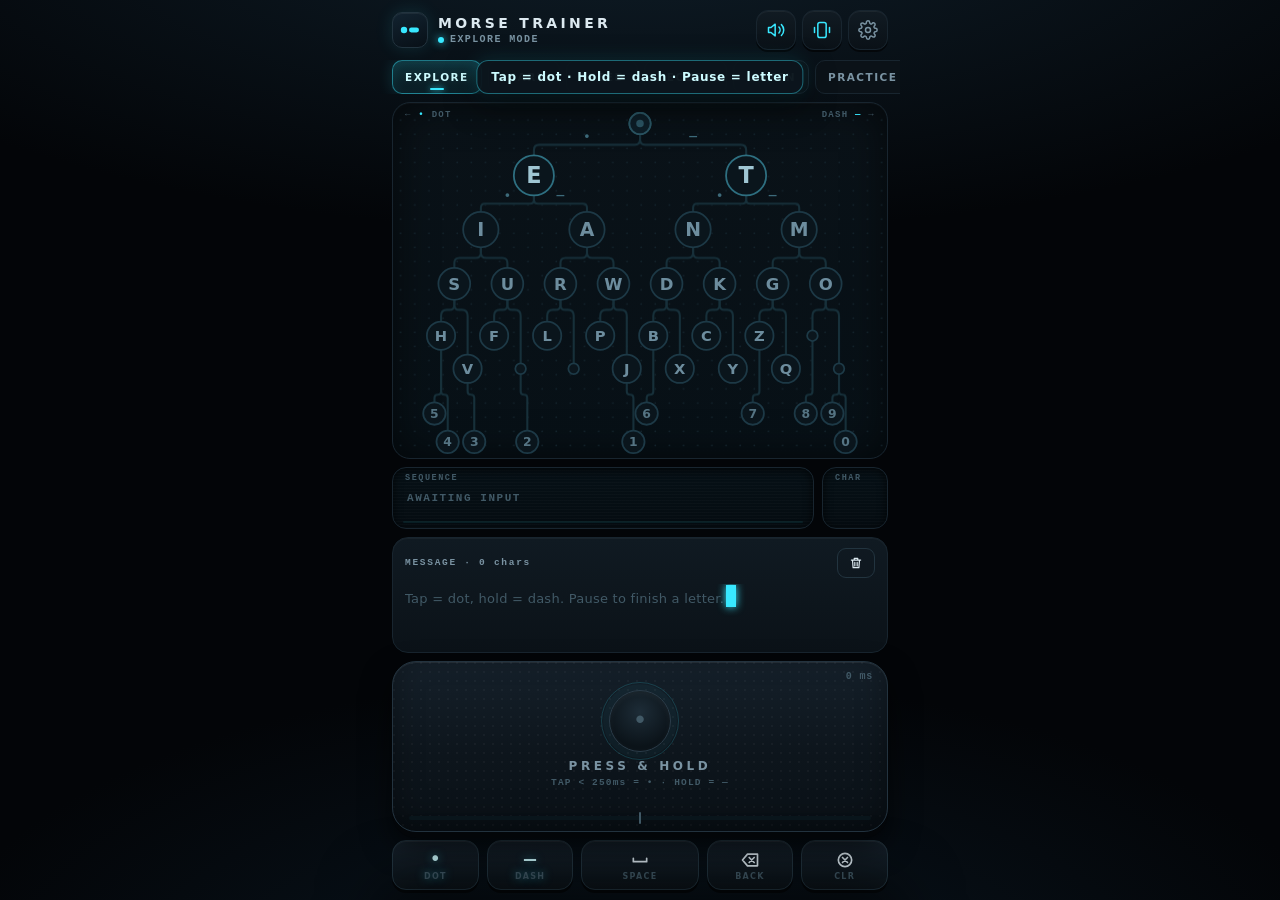
==== commit 9c3654b5: "WIP: Listen mode (microphone Morse receiver) - first pass, needs timing fixes Decodes clean machine-" ====
--- a/morse-trainer/index.html
+++ b/morse-trainer/index.html
@@ -314,6 +314,21 @@
   background:rgba(12,22,29,.95);border:1px solid rgba(56,232,255,.4);color:var(--on-hi);font:700 12px/1.2 var(--sans);letter-spacing:.06em;
   box-shadow:0 10px 30px rgba(0,0,0,.5),0 0 20px rgba(56,232,255,.15);opacity:0;pointer-events:none;transition:opacity .2s, transform .2s;max-width:86vw;text-align:center}
 .toast.show{opacity:1;transform:translate(-50%,0)}
+
+
+/* ---------- Listen mode scope ---------- */
+.scope{display:none;flex:none;flex-direction:column;gap:8px;border-radius:20px;border:1px solid var(--edge-hi);padding:12px;
+  background:linear-gradient(180deg,#111b23,#0a1117);box-shadow:0 6px 0 #04070a, inset 0 1px 0 rgba(255,255,255,.06)}
+body[data-mode="listen"] .pad, body[data-mode="listen"] .keys{display:none}
+body[data-mode="listen"] .scope{display:flex}
+body[data-mode="listen"] .msg{height:96px;font-size:24px}
+#rxCanvas{width:100%;height:clamp(56px,10dvh,96px);border-radius:10px;background:repeating-linear-gradient(90deg,rgba(255,255,255,.025) 0 1px,transparent 1px 24px),#050c11;border:1px solid var(--edge);display:block}
+.rxled{width:10px;height:10px;border-radius:50%;background:#26343e;display:inline-block;transition:background .05s, box-shadow .05s}
+.rxled.live{background:#1d6a78}
+.rxled.tone{background:var(--on);box-shadow:0 0 12px var(--on),0 0 24px var(--on)}
+.rxmeta{gap:10px;font:700 10px/1 var(--mono);color:var(--muted);letter-spacing:.06em}
+.rxbtn{height:42px;justify-content:center;font-size:11px}
+.lab.on{color:var(--on)}.lab.bad{color:var(--bad)}
 
 /* =====================================================================
    SVG TREE STYLES
@@ -481,6 +496,23 @@
     <button class="key" id="kBack" aria-label="Backspace"><svg viewBox="0 0 24 24"><path d="M21 5H9l-6 7 6 7h12z"/><path d="M17 9l-6 6M11 9l6 6"/></svg><small>BACK</small></button>
     <button class="key" id="kClear" aria-label="Clear letter (hold to clear message)"><svg viewBox="0 0 24 24"><circle cx="12" cy="12" r="8"/><path d="M9 9l6 6M15 9l-6 6"/></svg><small>CLR</small></button>
   </section>
+
+  <!-- ===== Listen-mode receiver scope (replaces pad + keys) ===== -->
+  <section class="scope" id="scope">
+    <div class="row between">
+      <div class="row"><i class="rxled" id="rxLed"></i><span class="lab" id="rxStatus">MIC OFF</span></div>
+      <div class="row rxmeta"><span id="rxFreq">640 Hz</span><span id="rxWpm">— WPM</span><span id="rxSnr">— dB</span></div>
+    </div>
+    <canvas id="rxCanvas" aria-hidden="true"></canvas>
+    <div class="row">
+      <button class="mini primary grow rxbtn" id="rxBtn"></button>
+      <button class="chip" id="rxAuto">AUTO PITCH</button>
+    </div>
+    <div class="row between">
+      <span class="lab">LETTER SPACING</span>
+      <div class="chips" id="rxGap"><button class="chip" data-g="tight">TIGHT</button><button class="chip" data-g="normal">NORMAL</button><button class="chip" data-g="loose">LOOSE</button></div>
+    </div>
+  </section>
 </div>
 
 <!-- ===== Bottom sheet ===== -->
@@ -540,6 +572,7 @@
   share:'<svg viewBox="0 0 24 24"><path d="M12 3v13M7 8l5-5 5 5M5 14v6h14v-6"/></svg>',
   bulb:'<svg viewBox="0 0 24 24"><path d="M9 18h6M10 21h4M12 3a6 6 0 0 0-4 10.5c.7.7 1 1.5 1 2.5h6c0-1 .3-1.8 1-2.5A6 6 0 0 0 12 3z"/></svg>',
   skip:'<svg viewBox="0 0 24 24"><path d="M5 5l9 7-9 7zM18 5v14"/></svg>',
+  mic:'<svg viewBox="0 0 24 24"><rect x="9" y="3" width="6" height="11" rx="3"/><path d="M5 11a7 7 0 0 0 14 0M12 18v3"/></svg>',
   restart:'<svg viewBox="0 0 24 24"><path d="M3 12a9 9 0 1 0 3-6.7L3 8"/><path d="M3 3v5h5"/></svg>',
 };
 
@@ -610,6 +643,9 @@
   toneHz: 640,
   volume: 0.7,
   wpm: 14,             // playback speed for hints / transmit
+  listenSnr: 10,       // dB above noise floor needed to count as a tone
+  listenAuto: true,    // auto-detect the sender's pitch
+  listenGap: 'normal', // letter spacing tolerance: tight | normal | loose
 };
 const settings = Object.assign({}, DEFAULTS, Store.get('settings', {}));
 function saveSettings() { Store.set('settings', settings); applySettings(); }
@@ -1184,7 +1220,7 @@
   letterTimer: 0, wordTimer: 0, clearTimer: 0,
   lastSymbolAt: 0, firstSymbolAt: 0,
 
-  addSymbol(sym, src) {
+  addSymbol(sym, src, opts = {}) {
     Transmitter.stop();
     if (this.seq.length >= MAX_SEQ) return;              // ignore runaway input
     clearTimeout(this.clearTimer); clearTimeout(this.wordTimer);
@@ -1194,6 +1230,7 @@
     Bus.emit('symbol', { sym, seq: this.seq, src });
     UI.updateSeq();
     Tree.setPath(this.seq);
+    if (opts.external) return;                           // Listen mode times its own gaps
     this.armLetterTimer();                                // timer restarts after EVERY symbol
   },
 
@@ -1266,7 +1303,7 @@
   pressing: false, t0: 0, raf: 0, crossed: false,
 
   down() {
-    if (this.pressing || UI.sheetOpen) return;
+    if (this.pressing || UI.sheetOpen || (Modes.current && Modes.current.noKey)) return;
     Transmitter.stop();
     this.pressing = true; this.t0 = now(); this.crossed = false;
     Input.holdTimers();                                  // a held key can never trigger a commit
@@ -1375,9 +1412,9 @@
     enter(el) {
       el.innerHTML = `
         <div class="row between">
-          <span class="lab">${opts.big ? 'DECODED MESSAGE' : 'MESSAGE'} · <span id="mCount">0</span></span>
+          <span class="lab">${opts.title || (opts.big ? 'DECODED MESSAGE' : 'MESSAGE')} · <span id="mCount">0</span></span>
           <div class="row">
-            ${opts.big ? `<button class="mini" id="mPlay">${ICON.play}PLAY</button><button class="mini" id="mCopy">${ICON.copy}COPY</button>` : ''}
+            ${opts.big ? `${opts.noPlay ? '' : `<button class="mini" id="mPlay">${ICON.play}PLAY</button>`}<button class="mini" id="mCopy">${ICON.copy}COPY</button>` : ''}
             <button class="mini ghost" id="mClear" aria-label="Clear message">${ICON.trash}</button>
           </div>
         </div>
@@ -1389,7 +1426,7 @@
           const ok = await copyText(this.message.trim());
           UI.toast(this.message.trim() ? (ok ? 'Message copied' : 'Copy failed — select manually') : 'Nothing to copy yet');
         };
-        $('#mPlay', el).onclick = () => {
+        if (!opts.noPlay) $('#mPlay', el).onclick = () => {
           if (Transmitter.playing) { Transmitter.stop(); return; }
           const txt = this.message.trim(); if (!txt) { UI.toast('Send some Morse first'); return; }
           Transmitter.play(txt, { onSymbol: s => Tree.setPath(s), onCharEnd: () => setTimeout(() => !Input.seq && Tree.setPath(''), 120), onDone: () => Tree.setPath('') });
@@ -1402,7 +1439,7 @@
     render() {
       const t = $('#mText'); if (!t) return;
       const m = this.message;
-      if (!m) t.innerHTML = `<span class="empty">${opts.big ? 'Tap and hold the pad below. Letters appear here automatically after a short pause.' : 'Tap = dot, hold = dash. Pause to finish a letter.'}</span><i class="caret"></i>`;
+      if (!m) t.innerHTML = `<span class="empty">${opts.placeholder ? opts.placeholder : opts.big ? 'Tap and hold the pad below. Letters appear here automatically after a short pause.' : 'Tap = dot, hold = dash. Pause to finish a letter.'}</span><i class="caret"></i>`;
       else {
         const fresh = now() < this.freshUntil;
         const body = fresh ? esc(m.slice(0, -1)) + `<span class="fresh">${esc(m.slice(-1))}</span>` : esc(m);
@@ -2031,10 +2068,368 @@
   }
 };
 
+/* ----- LISTEN (microphone receiver) -----
+   Pipeline: mic → ScriptProcessor → Hann-windowed Goertzel filter at the
+   tone pitch every ~8 ms → adaptive noise floor / threshold with hysteresis
+   → mark & gap durations (timed by sample count, so jitter-free) →
+   adaptive dot/dash + letter/word gap classification → Input + Tree.
+   An AnalyserNode FFT finds the strongest steady tone (auto pitch). */
+const median = arr => { if (!arr.length) return null; const s = [...arr].sort((a, b) => a - b); return s[Math.floor(s.length / 2)]; };
+const GAP_MULT = { tight: 0.8, normal: 1, loose: 1.45 };
+
+const Listener = {
+  active: false, starting: false,
+  ctx: null, stream: null, src: null, proc: null, analyser: null, sink: null,
+  fs: 48000, N: 384, f0: 640, coeff: 0, win: null, buf: null, bufPos: 0, clock: 0,
+  HIST: 480, hLevel: null, hThr: null, hOn: null, hIdx: 0,
+
+  reset() {
+    Object.assign(this, {
+      floorDb: null, peakDb: null, on: false, onCount: 0, offCount: 0, streakStart: 0, offStart: 0,
+      markStart: 0, lastMarkEnd: 0, gapState: 'idle', marks: [], gaps: [], pending: [],
+      unit: 100, dashThr: 200, tuneCand: 0, tuneStable: 0, procCalls: 0, lastPreview: null,
+      levelDb: -120, thrDb: -120, ratio: 0,
+    });
+    this.hLevel = new Float32Array(this.HIST).fill(-120);
+    this.hThr = new Float32Array(this.HIST).fill(-120);
+    this.hOn = new Uint8Array(this.HIST);
+    this.hIdx = 0;
+  },
+
+  setFreq(f) {
+    this.f0 = clamp(f, 250, 2000);
+    this.coeff = 2 * Math.cos(2 * Math.PI * this.f0 / this.fs);
+    this.updateMeta();
+  },
+
+  async start() {
+    if (this.active || this.starting) return;
+    if (!navigator.mediaDevices || !navigator.mediaDevices.getUserMedia) {
+      this.status(window.isSecureContext ? 'MIC NOT SUPPORTED' : 'NEEDS HTTPS', 'bad');
+      UI.toast(window.isSecureContext ? 'This browser can\'t use the microphone' : 'Open the https:// link to use the microphone');
+      return;
+    }
+    const ctx = Sound.init();
+    if (!ctx) { this.status('NO AUDIO SUPPORT', 'bad'); return; }
+    this.starting = true;
+    this.status('ASKING FOR MIC…');
+    try {
+      this.stream = await navigator.mediaDevices.getUserMedia({
+        audio: { echoCancellation: false, noiseSuppression: false, autoGainControl: false, channelCount: 1 }
+      });
+    } catch (e) {
+      this.starting = false;
+      const denied = e && (e.name === 'NotAllowedError' || e.name === 'SecurityError');
+      this.status(denied ? 'MIC BLOCKED' : 'NO MICROPHONE', 'bad');
+      UI.toast(denied ? 'Microphone blocked — allow it in your browser settings for this site' : 'No microphone found', 3200);
+      return;
+    }
+    if (ctx.state !== 'running') { try { await ctx.resume(); } catch (e) {} }
+    this.ctx = ctx;
+    this.fs = ctx.sampleRate;
+    this.N = Math.round(this.fs * 0.008);             // ~8 ms analysis blocks
+    this.win = new Float32Array(this.N);
+    for (let i = 0; i < this.N; i++) this.win[i] = 0.5 - 0.5 * Math.cos(2 * Math.PI * i / (this.N - 1));
+    this.buf = new Float32Array(this.N); this.bufPos = 0; this.clock = 0;
+    this.reset();
+    this.setFreq(settings.toneHz);
+
+    this.src = ctx.createMediaStreamSource(this.stream);
+    this.analyser = ctx.createAnalyser();
+    this.analyser.fftSize = 4096; this.analyser.smoothingTimeConstant = 0;
+    this.fftData = new Float32Array(this.analyser.frequencyBinCount);
+    this.proc = ctx.createScriptProcessor(1024, 1, 1);
+    this.sink = ctx.createGain(); this.sink.gain.value = 0;   // processor must reach destination to run
+    this.src.connect(this.analyser);
+    this.src.connect(this.proc);
+    this.proc.connect(this.sink); this.sink.connect(ctx.destination);
+    this.proc.onaudioprocess = e => this.process(e.inputBuffer.getChannelData(0));
+
+    this.starting = false; this.active = true;
+    Input.reset();
+    this.status('LISTENING', 'on');
+    this.syncButton();
+    this.drawLoop();
+  },
+
+  stop(reason) {
+    if (this.starting) return;
+    if (this.active) this.commitLetter();
+    this.active = false;
+    try { this.proc && (this.proc.onaudioprocess = null); } catch (e) {}
+    [this.src, this.analyser, this.proc, this.sink].forEach(n => { try { n && n.disconnect(); } catch (e) {} });
+    if (this.stream) this.stream.getTracks().forEach(t => t.stop());
+    this.stream = this.src = this.proc = this.analyser = this.sink = null;
+    cancelAnimationFrame(this.raf);
+    Tree.setPreview(null);
+    this.status(reason || 'MIC OFF');
+    this.syncButton();
+    const led = $('#rxLed'); if (led) led.classList.remove('tone');
+  },
+
+  /** Raw samples → fixed-size blocks. */
+  process(x) {
+    if (!this.active) return;
+    for (let i = 0; i < x.length; i++) {
+      this.buf[this.bufPos++] = x[i];
+      if (this.bufPos === this.N) { this.clock += this.N; this.block(); this.bufPos = 0; }
+    }
+    if (++this.procCalls % 4 === 0 && settings.listenAuto) this.autoTune();
+  },
+
+  block() {
+    const N = this.N, x = this.buf, w = this.win, c = this.coeff;
+    let s1 = 0, s2 = 0, ms = 0;
+    for (let i = 0; i < N; i++) {
+      const v = x[i];
+      ms += v * v;
+      const s0 = v * w[i] + c * s1 - s2; s2 = s1; s1 = s0;
+    }
+    ms /= N;
+    const power = s1 * s1 + s2 * s2 - c * s1 * s2;
+    const amp = 2 * Math.sqrt(Math.max(power, 0)) / (N * 0.5);   // Hann coherent gain 0.5
+    const toneMs = amp * amp / 2;
+    const level = 10 * Math.log10(toneMs + 1e-12);
+    const ratio = ms > 1e-12 ? Math.min(1, toneMs / ms) : 0;
+    const t = this.clock / this.fs * 1000;             // ms at end of this block
+    const blockMs = N / this.fs * 1000;
+
+    // Adaptive noise floor (only while silent) and signal peak (only while on).
+    if (this.floorDb == null) { this.floorDb = level; this.peakDb = level + 25; }
+    if (!this.on) {
+      this.floorDb += (level - this.floorDb) * (level < this.floorDb ? 0.3 : 0.02);
+      if (this.peakDb < this.floorDb + 15) this.peakDb = this.floorDb + 15;
+    } else {
+      this.peakDb += (level - this.peakDb) * (level > this.peakDb ? 0.5 : 0.05);
+    }
+    const thr = this.floorDb + Math.max(settings.listenSnr, (this.peakDb - this.floorDb) * 0.45);
+    this.levelDb = level; this.thrDb = thr; this.ratio = ratio;
+
+    // Hysteresis + 2-block debounce.
+    if (!this.on) {
+      if (level > thr && ratio > 0.2) {
+        if (++this.onCount === 1) this.streakStart = t - blockMs;
+        if (this.onCount >= 2) { this.on = true; this.offCount = 0; this.markBegin(this.streakStart); }
+      } else this.onCount = 0;
+    } else {
+      if (level < thr - 3 || ratio < 0.08) {
+        if (++this.offCount === 1) this.offStart = t - blockMs;
+        if (this.offCount >= 2) { this.on = false; this.onCount = 0; this.markEnd(this.offStart); }
+      } else this.offCount = 0;
+    }
+
+    if (this.on) {
+      // Live preview of where this mark will land in the tree.
+      const p = Input.seq + ((t - this.markStart) >= this.dashThr ? '-' : '.');
+      if (p !== this.lastPreview) { this.lastPreview = p; Tree.setPreview(p); }
+    } else if (this.gapState !== 'idle') {
+      const silence = t - this.lastMarkEnd;
+      const { letter, word } = this.gapThresholds();
+      if (this.gapState === 'intra' && silence > letter) {
+        this.gapState = 'letter';
+        this.commitLetter();
+      }
+      if (this.gapState === 'letter' && silence > word) {
+        this.gapState = 'idle';
+        Modes.current.onWordSpace && Modes.current.onWordSpace('auto');
+      }
+    }
+
+    const k = this.hIdx = (this.hIdx + 1) % this.HIST;
+    this.hLevel[k] = level; this.hThr[k] = thr; this.hOn[k] = this.on ? 1 : 0;
+  },
+
+  markBegin(t) {
+    if ((this.gapState === 'intra' || this.gapState === 'letter') && this.lastMarkEnd) {
+      const gap = t - this.lastMarkEnd;
+      if (gap < 4000) { this.gaps.push(gap); if (this.gaps.length > 20) this.gaps.shift(); }
+    }
+    this.markStart = t;
+    Input.holdTimers();
+    const led = $('#rxLed'); if (led) led.classList.add('tone');
+  },
+
+  markEnd(t) {
+    const dur = t - this.markStart;
+    Tree.setPreview(null); this.lastPreview = null;
+    const led = $('#rxLed'); if (led) led.classList.remove('tone');
+    if (dur < 20) return;                                        // click / glitch
+    const sym = dur < this.dashThr ? '.' : '-';
+    this.marks.push(dur); if (this.marks.length > 16) this.marks.shift();
+    this.adapt(sym, dur);
+    this.lastMarkEnd = t;
+    this.gapState = 'intra';
+    this.pending.push(dur);
+    Input.addSymbol(sym, 'mic', { external: true });
+    if (Input.seq.length >= 6) { this.commitLetter(); this.gapState = 'letter'; }
+    this.updateMeta();
+  },
+
+  /** Learn the sender's speed: split recent marks into short/long clusters. */
+  adapt(sym, dur) {
+    const m = this.marks;
+    let best = null;
+    if (m.length >= 3) {
+      const s = [...m].sort((a, b) => a - b), L = s.map(Math.log);
+      for (let k = 1; k < s.length; k++) {
+        const a = s.slice(0, k), b = s.slice(k);
+        const ma = avg(a), mb = avg(b);
+        if (mb / ma < 1.8) continue;
+        const la = L.slice(0, k), lb = L.slice(k), mla = avg(la), mlb = avg(lb);
+        const cost = la.reduce((q, v) => q + (v - mla) ** 2, 0) + lb.reduce((q, v) => q + (v - mlb) ** 2, 0);
+        if (!best || cost < best.cost) best = { cost, ma, mb };
+      }
+    }
+    if (best) {
+      this.unit = (best.ma + best.mb / 3) / 2;
+      this.dashThr = clamp((best.ma + best.mb) / 2, best.ma * 1.35, best.mb * 0.85);
+    } else if (sym === '.') {
+      this.unit += (dur - this.unit) * (m.length <= 2 ? 0.8 : 0.4);
+      this.dashThr = this.unit * 2.2;
+    } else {
+      this.unit += (dur / 3 - this.unit) * (m.length <= 2 ? 0.8 : 0.4);
+      this.dashThr = Math.min(this.dashThr, dur * 0.66);
+    }
+    this.unit = clamp(this.unit, 25, 500);
+    this.dashThr = clamp(this.dashThr, 50, 1500);
+  },
+
+  /** Split values into short/long clusters (log scale). Returns {ma, mb} or null if not bimodal. */
+  twoMeans(vals, minRatio) {
+    if (vals.length < 3) return null;
+    const s = [...vals].sort((a, b) => a - b), L = s.map(Math.log);
+    let best = null;
+    for (let k = 1; k < s.length; k++) {
+      const ma = avg(s.slice(0, k)), mb = avg(s.slice(k));
+      if (mb / ma < minRatio) continue;
+      const la = L.slice(0, k), lb = L.slice(k), mla = avg(la), mlb = avg(lb);
+      const cost = la.reduce((q, v) => q + (v - mla) ** 2, 0) + lb.reduce((q, v) => q + (v - mlb) ** 2, 0);
+      if (!best || cost < best.cost) best = { cost, ma, mb };
+    }
+    return best;
+  },
+
+  /** Letter / word gap thresholds learned from the sender's actual pauses. */
+  gapThresholds() {
+    const mult = GAP_MULT[settings.listenGap] || 1;
+    const c = this.twoMeans(this.gaps, 2);
+    let letter, word;
+    if (c) {
+      letter = clamp(Math.sqrt(c.ma * c.mb), c.ma * 1.5, c.mb * 0.75);
+      word = Math.max(letter * 1.9, c.mb * 1.55, 5 * this.unit);
+    } else {
+      const g = median(this.gaps);
+      letter = Math.max(2.8 * this.unit, g ? g * 1.7 : 0);
+      word = Math.max(6 * this.unit, letter * 2.2);
+    }
+    return { letter: Math.max(90, letter * mult), word: word * mult };
+  },
+
+  /** Re-check the letter's marks against the latest speed estimate, then commit. */
+  commitLetter() {
+    if (this.pending.length && this.pending.length === Input.seq.length) {
+      const seq = this.pending.map(d => d < this.dashThr ? '.' : '-').join('');
+      if (seq !== Input.seq) { Input.seq = seq; Tree.setPath(seq); UI.updateSeq(); }
+    }
+    this.pending = [];
+    if (Input.seq) Input.commit('mic');
+  },
+
+  /** Find the dominant steady tone between 300 and 1500 Hz and retune to it. */
+  autoTune() {
+    if (!this.analyser) return;
+    const d = this.fftData; this.analyser.getFloatFrequencyData(d);
+    const hz = this.fs / this.analyser.fftSize;
+    const lo = Math.floor(300 / hz), hi = Math.ceil(1500 / hz);
+    let mx = -Infinity, mi = lo; const band = [];
+    for (let i = lo; i <= hi; i++) { band.push(d[i]); if (d[i] > mx) { mx = d[i]; mi = i; } }
+    const prom = mx - median(band);
+    if (!(prom > 25) || mx < -85) { this.tuneStable = 0; return; }
+    const a = d[mi - 1], b = d[mi], c = d[mi + 1];
+    const off = (a - c) / (2 * (a - 2 * b + c)) || 0;
+    const f = (mi + clamp(off, -0.5, 0.5)) * hz;
+    if (Math.abs(f - this.tuneCand) < 25) this.tuneStable++; else { this.tuneStable = 0; this.tuneCand = f; }
+    if (this.tuneStable >= 2 && Math.abs(f - this.f0) > 30) { this.setFreq(f); this.tuneStable = 0; }
+  },
+
+  /* ----- UI ----- */
+  status(text, kind) {
+    const s = $('#rxStatus'); if (!s) return;
+    s.textContent = text; s.className = 'lab' + (kind ? ' ' + kind : '');
+    const led = $('#rxLed'); if (led) led.classList.toggle('live', kind === 'on');
+  },
+  syncButton() {
+    const b = $('#rxBtn'); if (!b) return;
+    b.innerHTML = this.active ? `${ICON.stop}STOP LISTENING` : `${ICON.mic}START LISTENING`;
+    b.classList.toggle('primary', !this.active);
+  },
+  updateMeta() {
+    const f = $('#rxFreq'); if (!f) return;
+    f.textContent = Math.round(this.f0) + ' Hz';
+    $('#rxWpm').textContent = this.marks && this.marks.length ? Math.round(1200 / this.unit) + ' WPM' : '— WPM';
+  },
+  drawLoop() {
+    const cv = $('#rxCanvas'); if (!cv) return;
+    const g = cv.getContext('2d');
+    const draw = () => {
+      if (!this.active) return;
+      const dpr = window.devicePixelRatio || 1, W = cv.clientWidth, H = cv.clientHeight;
+      if (cv.width !== Math.round(W * dpr) || cv.height !== Math.round(H * dpr)) { cv.width = Math.round(W * dpr); cv.height = Math.round(H * dpr); }
+      g.setTransform(dpr, 0, 0, dpr, 0, 0);
+      g.clearRect(0, 0, W, H);
+      const lo = (this.floorDb ?? -100) - 8, hi = Math.max((this.peakDb ?? -40) + 6, lo + 30);
+      const y = v => H - clamp((v - lo) / (hi - lo), 0, 1) * (H - 4) - 2;
+      const n = this.HIST, dx = W / (n - 1);
+      // tone-on bands
+      g.fillStyle = 'rgba(56,232,255,.12)';
+      for (let i = 0; i < n; i++) { const k = (this.hIdx + 1 + i) % n; if (this.hOn[k]) g.fillRect(i * dx, 0, dx + 0.6, H); }
+      // threshold
+      g.strokeStyle = 'rgba(255,179,64,.75)'; g.setLineDash([4, 4]); g.lineWidth = 1;
+      g.beginPath(); for (let i = 0; i < n; i++) { const k = (this.hIdx + 1 + i) % n; const yy = y(this.hThr[k]); i ? g.lineTo(i * dx, yy) : g.moveTo(0, yy); } g.stroke();
+      g.setLineDash([]);
+      // level trace
+      g.strokeStyle = '#38e8ff'; g.lineWidth = 1.6; g.shadowColor = '#38e8ff'; g.shadowBlur = 6;
+      g.beginPath(); for (let i = 0; i < n; i++) { const k = (this.hIdx + 1 + i) % n; const yy = y(this.hLevel[k]); i ? g.lineTo(i * dx, yy) : g.moveTo(0, yy); } g.stroke();
+      g.shadowBlur = 0;
+      const snr = $('#rxSnr'); if (snr && this.floorDb != null) snr.textContent = Math.max(0, Math.round(this.levelDb - this.floorDb)) + ' dB';
+      this.raf = requestAnimationFrame(draw);
+    };
+    cancelAnimationFrame(this.raf);
+    this.raf = requestAnimationFrame(draw);
+  },
+  bindUI() {
+    $('#rxBtn').onclick = () => this.active ? this.stop() : this.start();
+    const auto = $('#rxAuto');
+    const syncAuto = () => auto.classList.toggle('sel', !!settings.listenAuto);
+    auto.onclick = () => { settings.listenAuto = !settings.listenAuto; saveSettings(); syncAuto(); if (!settings.listenAuto && this.active) this.setFreq(settings.toneHz); UI.toast(settings.listenAuto ? 'Auto pitch on' : `Pitch fixed at ${settings.toneHz} Hz`); };
+    syncAuto();
+    const syncGap = () => $$('#rxGap .chip').forEach(c => c.classList.toggle('sel', c.dataset.g === settings.listenGap));
+    $$('#rxGap .chip').forEach(c => c.onclick = () => { settings.listenGap = c.dataset.g; saveSettings(); syncGap(); });
+    syncGap();
+    this.syncButton(); this.updateMeta();
+    if (!this.active) this.status('MIC OFF');
+  }
+};
+
+const Listen = makeMessageMode('listen', 'LISTEN', {
+  big: true, noPlay: true, title: 'RECEIVED',
+  placeholder: 'Tap START LISTENING, then send Morse from another phone held nearby. Letters appear here live.'
+});
+Object.assign(Listen, {
+  autoSpace: false, noKey: true,
+  baseEnter: Listen.enter, baseLetter: Listen.onLetter,
+  enter(el) { this.baseEnter(el); Listener.bindUI(); },
+  exit() { Listener.stop(); },
+  onLetter(seq, ch) {
+    if (!ch) { this.message += '*'; this.save(); this.render(); return false; }   // * = unreadable letter
+    return this.baseLetter(seq, ch);
+  }
+});
+
 /* ----- Mode registry ----- */
 const Modes = {
-  list: { explore: Explore, learn: Learn, speed: Speed, decode: Decode, practice: Practice, challenge: Challenge },
-  order: ['explore', 'learn', 'speed', 'decode', 'practice', 'challenge'],
+  list: { explore: Explore, learn: Learn, speed: Speed, decode: Decode, listen: Listen, practice: Practice, challenge: Challenge },
+  order: ['explore', 'learn', 'speed', 'decode', 'listen', 'practice', 'challenge'],
   current: null,
   set(id) {
     if (!this.list[id]) id = 'explore';
@@ -2107,11 +2502,16 @@
       ${switchField('haptics', 'Haptics', Haptics.hasVibrate ? 'Dot = short buzz, dash = long buzz, patterns for right/wrong.' : 'iPhone Safari offers limited haptics (single ticks on iOS 18+).')}
       ${rangeField('wpm', 'Playback speed (hints)', 5, 30, 1, ' wpm')}
     </div>
+    <div class="group"><h3>LISTEN MODE</h3>
+      ${rangeField('listenSnr', 'Listen sensitivity threshold', 4, 24, 1, ' dB', 'Lower = picks up quieter tones (but more false beeps in noisy rooms). Higher = ignores more background noise.')}
+      ${switchField('listenAuto', 'Auto-detect sender pitch', `When off, listens only at the Tone pitch above (${settings.toneHz} Hz).`)}
+    </div>
     <div class="group"><h3>HOW TO USE</h3>
       <div class="field help">
         <b>Tap</b> the pad for a dot, <b>hold</b> it for a dash. Pause and the letter is decoded. Watch your route light up through the tree: dots branch <b>left</b>, dashes branch <b>right</b>.<br><br>
         <b>Keyboard:</b> <kbd>Space</kbd> is the key, <kbd>.</kbd> / <kbd>-</kbd> add symbols, <kbd>Enter</kbd> commits, <kbd>/</kbd> word space, <kbd>⌫</kbd> backspace, <kbd>Esc</kbd> clears.<br><br>
         <b>Hold CLR</b> to wipe the whole message.<br><br>
+        <b>Listen:</b> set the other phone's volume up, hold it a few inches from this phone's microphone, and send. Works best in a quiet room.<br><br>
         <b>Install:</b> iPhone — Share → <i>Add to Home Screen</i>. Android — menu → <i>Install app</i>.
       </div>
     </div>
@@ -2227,6 +2627,7 @@
 function flashKey(id) { const k = $(id); k.classList.add('hit'); setTimeout(() => k.classList.remove('hit'), 90); }
 
 function addButtonSymbol(sym) {
+  if (Modes.current && Modes.current.noKey) return;
   Sound.symbol(sym); Haptics.symbol(sym); UI.showInterp(sym);
   Input.addSymbol(sym, 'button');
 }
@@ -2292,7 +2693,7 @@
   document.addEventListener('dblclick', e => e.preventDefault());
 
   // Never leave a tone stuck on if the app is backgrounded mid-press.
-  document.addEventListener('visibilitychange', () => { if (document.hidden) { Keyer.cancel(); Transmitter.stop(); Sound.toneOff(); } });
+  document.addEventListener('visibilitychange', () => { if (document.hidden) { Keyer.cancel(); Transmitter.stop(); Sound.toneOff(); if (Listener.active) Listener.stop('PAUSED — TAP START'); } });
   window.addEventListener('blur', () => { Keyer.cancel(); Sound.toneOff(); });
 
   applySettings();
@@ -2331,6 +2732,7 @@
 boot();
 
 // Expose internals for debugging / future extensions (e.g. window.MorseApp.Bus.on('letter', ...)).
+window.ListenerDbg = Listener;
 window.MorseApp = { MORSE, decode, Bus, Input, Keyer, Tree, Modes, Transmitter, Sound, Haptics, settings };
 </script>
 </body>
